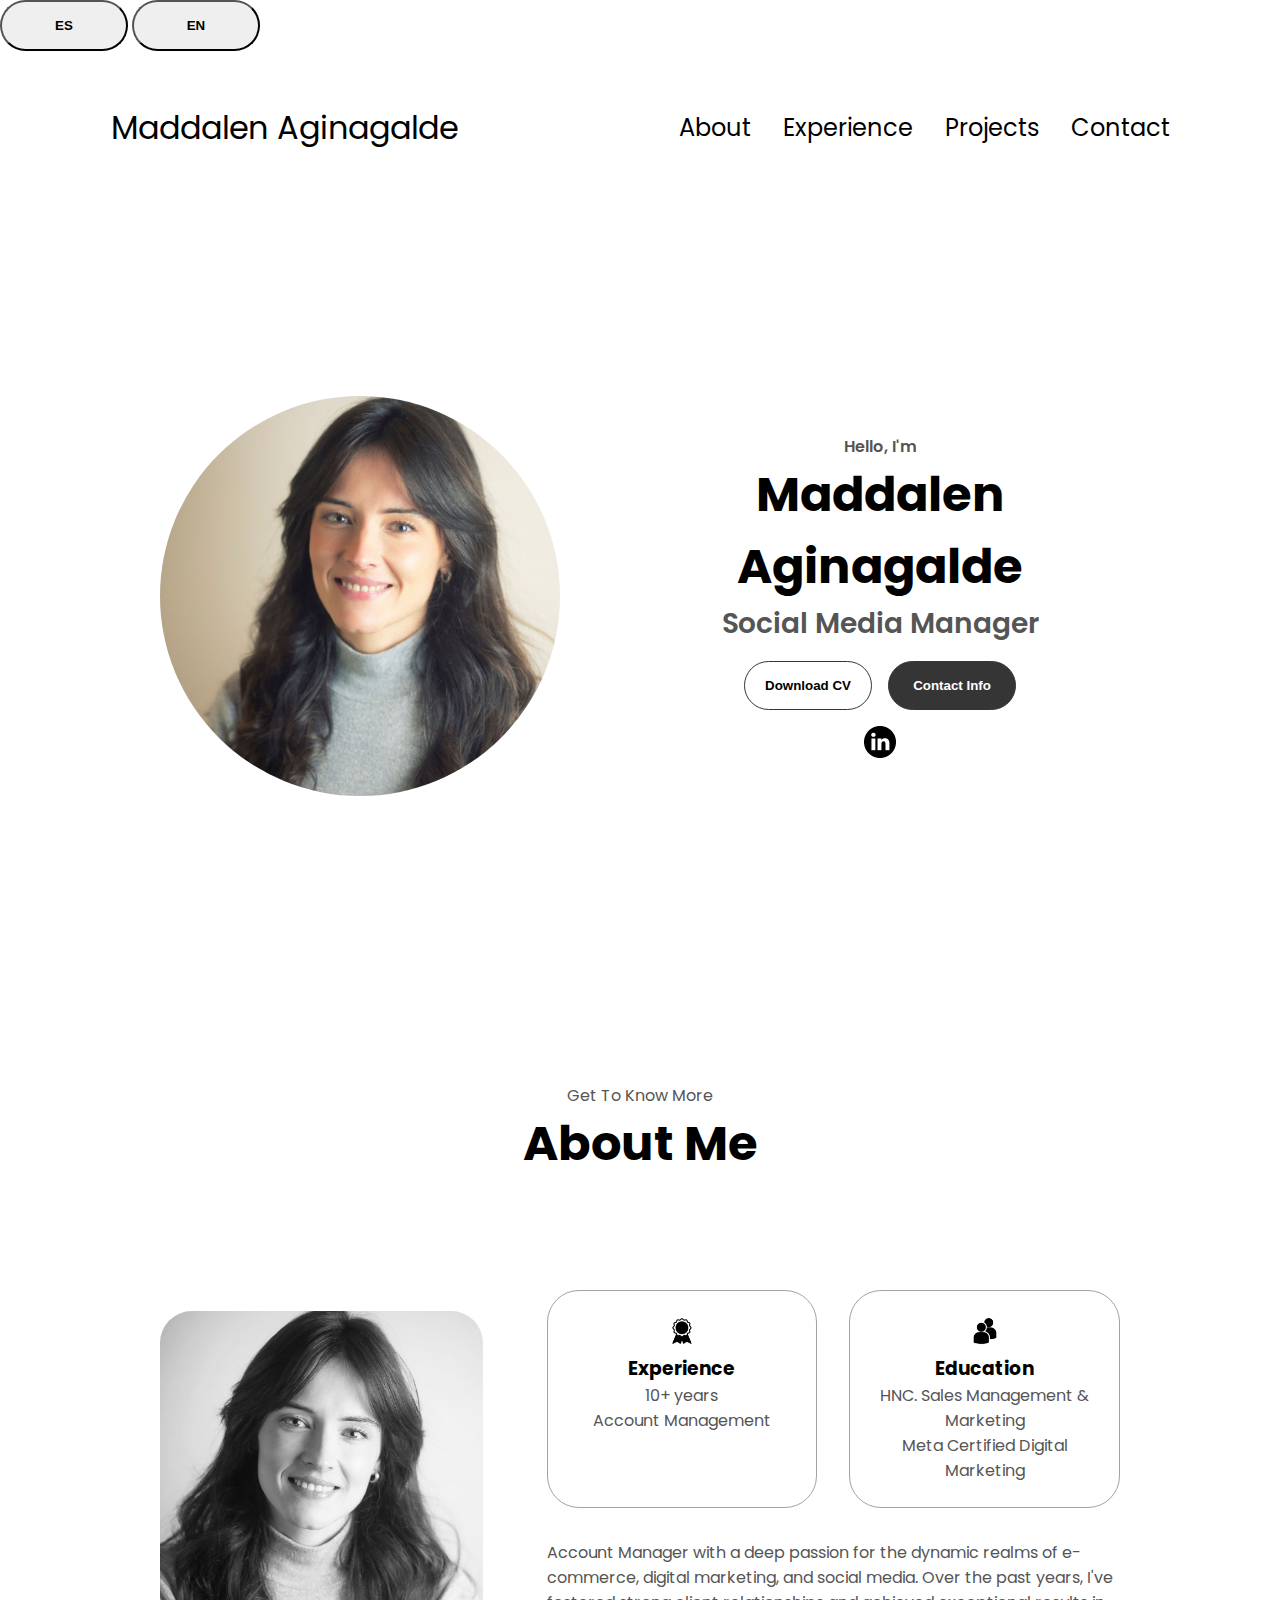
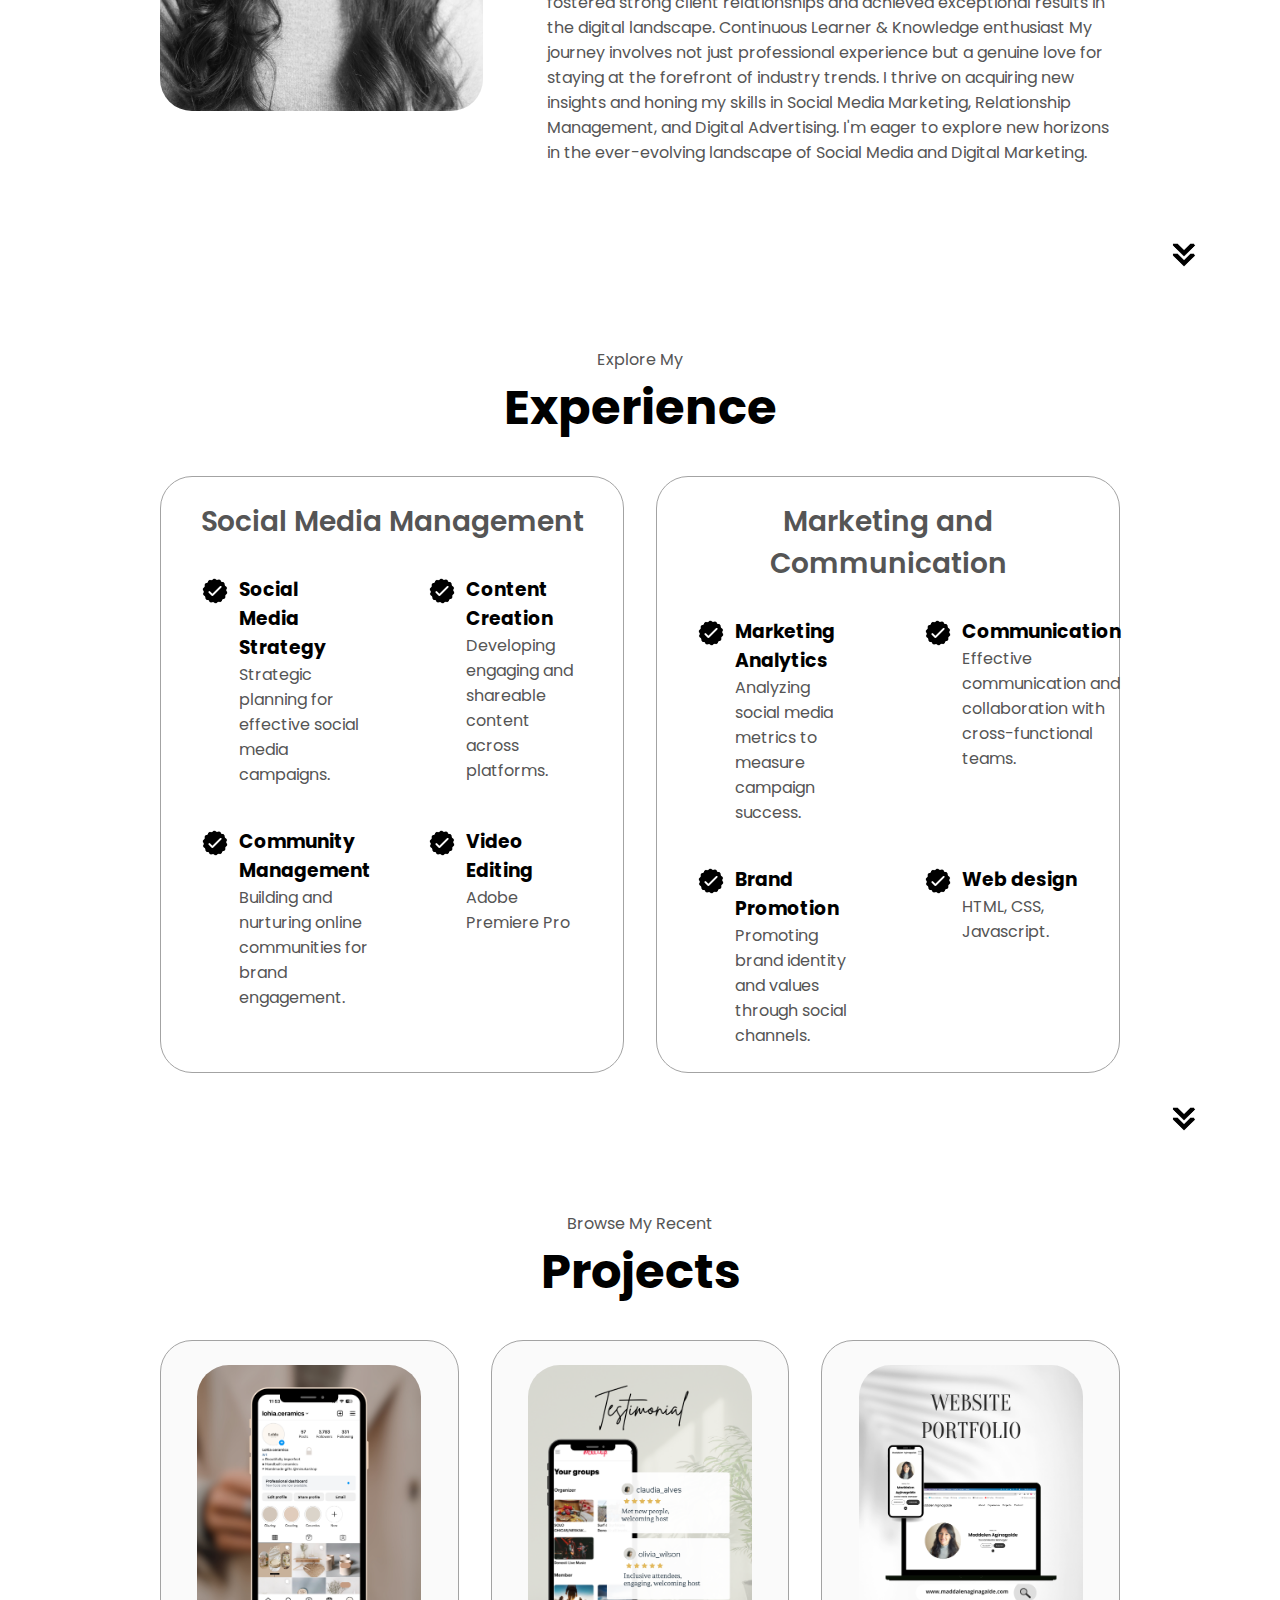
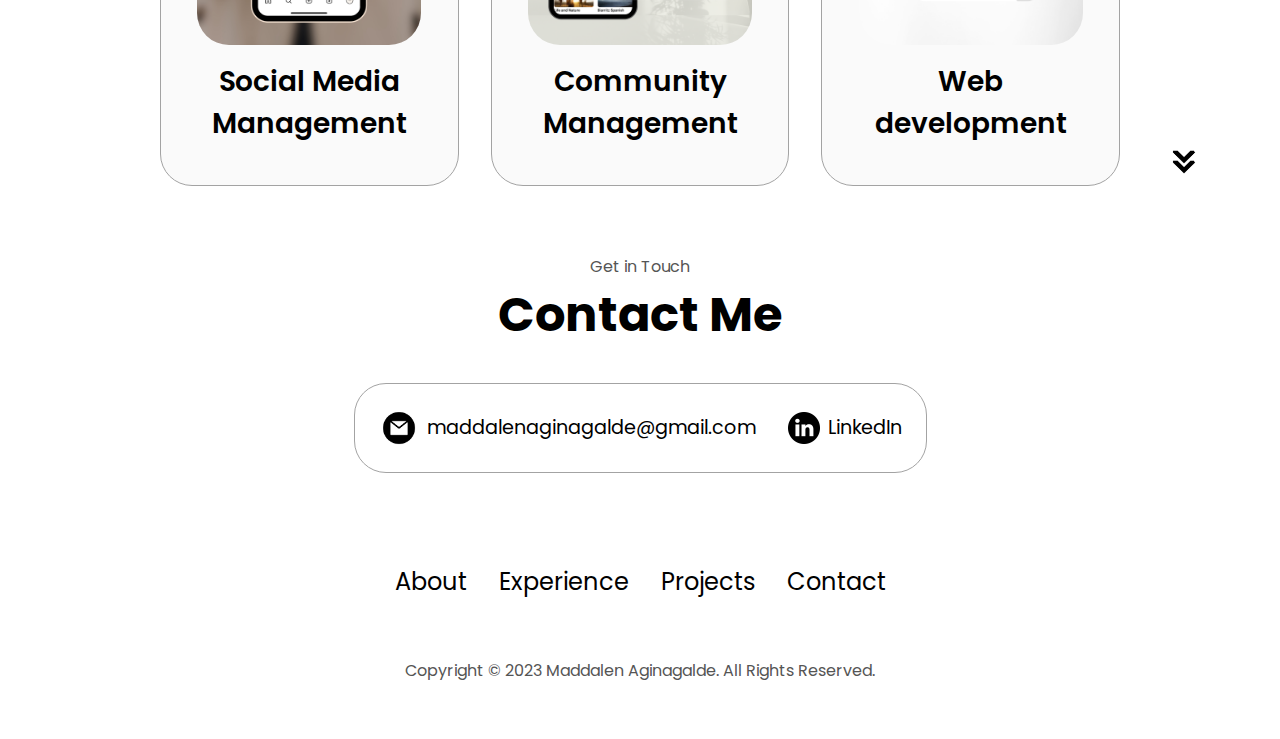
==== index.html @ 4bee4083 "Initial Commit" ====
<!DOCTYPE html>
<html lang="en">
  <head>
    <meta charset="UTF-8" />
    <meta http-equiv="X-UA-Compatible" content="IE=edge" />
    <meta name="viewport" content="width=device-width, initial-scale=1.0" />
    <title>My Portfolio</title>
    <link rel="stylesheet" href="style.css" />
    <link rel="stylesheet" href="mediaqueries.css" />
    <link rel="stylesheet" href="https://cdn.jsdelivr.net/npm/bootstrap@5.1.3/dist/css/bootstrap.min.css" integrity="sha384-KJ3o2DKtIkvYIK3UENzmM7KCkRr/rE9/Qpg6aAZGJwFDMVNA/GpGFF93hXpG5KkN" crossorigin="anonymous">
    <script>
      function cambiarIdioma(idioma) {
        if (idioma === 'es') {
          window.location.href = 'index-es.html';
        } else {
          window.location.href = 'index.html';
        }
      }
    </script>

  </head>
  <body>
    <!-- botones idioma -->
  <div class="container mt-3">
      <div class="float-end">
        <button type="button" class="btn btn-primary btn-sm" onclick="cambiarIdioma('es')">ES</button>
        <button type="button" class="btn btn-primary btn-sm" onclick="cambiarIdioma('en')">EN</button>
      </div>
    </div>
    <nav id="desktop-nav">
      <div class="logo">Maddalen Aginagalde</div>
      <div>
        <ul class="nav-links">
          <li><a href="#about">About</a></li>
          <li><a href="#experience">Experience</a></li>
          <li><a href="#projects">Projects</a></li>
          <li><a href="#contact">Contact</a></li>
        </ul>
      </div>
    </nav>
    <nav id="hamburger-nav">
      <div class="logo">Maddalen Aginagalde</div>
      <div class="hamburger-menu">
        <div class="hamburger-icon" onclick="toggleMenu()">
          <span></span>
          <span></span>
          <span></span>
        </div>
        <div class="menu-links">
          <li><a href="#about" onclick="toggleMenu()">About</a></li>
          <li><a href="#experience" onclick="toggleMenu()">Experience</a></li>
          <li><a href="#projects" onclick="toggleMenu()">Projects</a></li>
          <li><a href="#contact" onclick="toggleMenu()">Contact</a></li>
        </div>
      </div>
    </nav>
    <section id="profile">
      <div class="section__pic-container">
        <img src="./assets/Imagen Foto de Perfil Redes Sociales Profile Original Azul.jpg" alt="Maddalen Aginagalde profile picture" id="foto-perfil-redonda" />
      </div>
      <div class="section__text">
        <p class="section__text__p1">Hello, I'm</p>
        <h1 class="title">Maddalen Aginagalde</h1>
        <p class="section__text__p2">Social Media Manager</p>
        <div class="btn-container">
          <button
            class="btn btn-color-2"
            onclick="window.open('./assets/cv_maginagalde_en.pdf')"
          >
            Download CV
          </button>
          <button 
          class="btn btn-color-1" 
          onclick="location.href='./#contact'">
            Contact Info
          </button>
        </div>
        <div id="socials-container">
          <img
            src="./assets/linkedin.png"
            alt="My LinkedIn profile"
            class="icon"
            onclick="window.open('https://www.linkedin.com/in/maddalen-aginagalde/', '_blank')"

          />

          <!-- Deleting Github for now 
          <img
            src="./assets/github.png"
            alt="My Github profile"
            class="icon"
            onclick="location.href='https://github.com/'"
          /> -->
        </div>
      </div>
    </section>
    <section id="about">
      <p class="section__text__p1">Get To Know More</p>
      <h1 class="title">About Me</h1>
      <div class="section-container">
        <div class="section__pic-container">
          <img
            src="./assets/foto-perfil-bw.jpg"
            alt="Profile picture"
            class="about-pic"
          />
        </div>
        <div class="about-details-container">
          <div class="about-containers">
            <div class="details-container">
              <img
                src="./assets/experience.png"
                alt="Experience icon"
                class="icon"
              />
              <h3>Experience</h3>
              <p>10+ years <br />Account Management</p>
            </div>
            <div class="details-container">
              <img
                src="./assets/education.png"
                alt="Education icon"
                class="icon"
              />
              <h3>Education</h3>
              <p>HNC. Sales Management & Marketing <br />Meta Certified Digital Marketing </p>
            </div>
          </div>
          <div class="text-container">
            <p>
              Account Manager with a deep passion for the dynamic realms of e-commerce, digital marketing, and social media. Over the past years, I've fostered strong client relationships and achieved exceptional results in the digital landscape.
              Continuous Learner & Knowledge enthusiast
              
              My journey involves not just professional experience but a genuine love for staying at the forefront of industry trends. I thrive on acquiring new insights and honing my skills in Social Media Marketing, Relationship Management, and Digital Advertising.
              
              I'm eager to explore new horizons in the ever-evolving landscape of Social Media and Digital Marketing.
            </p>
          </div>
        </div>
      </div>
      <img
        src="./assets/arrow.png"
        alt="Arrow icon"
        class="icon arrow"
        onclick="location.href='./#experience'"
      />
    </section>
    <section id="experience">
      <p class="section__text__p1">Explore My</p>
      <h1 class="title">Experience</h1>
      <div class="experience-details-container">
        <div class="about-containers">
          <div class="details-container">
            <h2 class="experience-sub-title">Social Media Management</h2>
            <div class="article-container">
              <article>
                <img
                  src="./assets/checkmark.png"
                  alt="Experience icon"
                  class="icon"
                />
                <div>
                  <h3>Social Media Strategy</h3>
                  <p>Strategic planning for effective social media campaigns.</p>
                </div>
              </article>
              <article>
                <img
                  src="./assets/checkmark.png"
                  alt="Experience icon"
                  class="icon"
                />
                <div>
                  <h3>Content Creation</h3>
                  <p>Developing engaging and shareable content across platforms.</p>
                </div>
              </article>
              <article>
                <img
                  src="./assets/checkmark.png"
                  alt="Experience icon"
                  class="icon"
                />
                <div>
                  <h3>Community Management</h3>
                  <p>Building and nurturing online communities for brand engagement.</p>
                </div>
              
              </article>
               
              <article>
                
                <img
                  src="./assets/checkmark.png"
                  alt="Experience icon"
                  class="icon"
                />
                <div>
                  <h3>Video Editing </h3>
                  <p>Adobe Premiere Pro</p>
                </div>
              </article>
              <!-- borramos 
              <article>
                <img
                  src="./assets/checkmark.png"
                  alt="Experience icon"
                  class="icon"
                />
                <div>
                  <h3>TypeScript</h3>
                  <p>Basic</p>
                </div>
              </article>
              <article>
                <img
                  src="./assets/checkmark.png"
                  alt="Experience icon"
                  class="icon"
                />
                <div>
                  <h3>Material UI</h3>
                  <p>Intermediate</p>
                </div> 
              </article>
              -->
            </div>
          </div>
          <div class="details-container">
            <h2 class="experience-sub-title">Marketing and Communication</h2>
            <div class="article-container">
              <article>
                <img
                  src="./assets/checkmark.png"
                  alt="Experience icon"
                  class="icon"
                />
                <div>
                  <h3>Marketing Analytics</h3>
                  <p>Analyzing social media metrics to measure campaign success.</p>
                </div>
              </article>
              <article>
                <img
                  src="./assets/checkmark.png"
                  alt="Experience icon"
                  class="icon"
                />
                <div>
                  <h3>Communication</h3>
                  <p>Effective communication and collaboration with cross-functional teams.</p>
                </div>
              </article>
              <article>
                <img
                  src="./assets/checkmark.png"
                  alt="Experience icon"
                  class="icon"
                />
                <div>
                  <h3>Brand Promotion</h3>
                  <p>Promoting brand identity and values through social channels.</p>
                </div>
              </article>
              <article>
                <img
                  src="./assets/checkmark.png"
                  alt="Experience icon"
                  class="icon"
                />
                <div>
                  <h3>Web design</h3>
                  <p>HTML, CSS, Javascript.</p>
                </div>
              </article>
              <!-- borramo esto 
              <article>
                
                <img
                  src="./assets/checkmark.png"
                  alt="Experience icon"
                  class="icon"
                />
                <div>
                  <h3>Git</h3>
                  <p>Intermediate</p>
                </div> 
              </article>
              -->
            </div>
          </div>
        </div>
      </div>
      <img
        src="./assets/arrow.png"
        alt="Arrow icon"
        class="icon arrow"
        onclick="location.href='./#projects'"
      />
    </section>
    <section id="projects">
      <p class="section__text__p1">Browse My Recent</p>
      <h1 class="title">Projects</h1>
      <div class="experience-details-container">
        <div class="about-containers">
          <div class="details-container color-container">
            <div class="article-container">
              <img
                src="./assets/1.png"
                alt="Project 1"
                class="project-img"
              />
            </div>
            <h2 class="experience-sub-title project-title">Social Media Management</h2>
            <!-- Borrar esto 
            <div class="btn-container">
              <button
                class="btn btn-color-2 project-btn"
                onclick="location.href='https://github.com/'"
              >
                Github
              </button>
              <button
                class="btn btn-color-2 project-btn"
                onclick="location.href='https://github.com/'"
              >
                Live Demo
              </button>
            </div> 
            -->
          </div>
          <div class="details-container color-container">
            <div class="article-container">
              <img
                src="./assets/proyecto-testimonials.png"
                alt="Project 2"
                class="project-img"
              />
            </div>
            <h2 class="experience-sub-title project-title">Community Management</h2>
             <!-- borramos 
            <div class="btn-container">
             
              <button
                class="btn btn-color-2 project-btn"
                onclick="location.href='https://github.com/'"
              >
                Github
              </button>
              <button
                class="btn btn-color-2 project-btn"
                onclick="location.href='https://github.com/'"
              >
                Live Demo
              </button>
             
            </div>
             -->
          </div>
          <div class="details-container color-container">
            <div class="article-container">
              <img
                src="./assets/proyecto-portfolio.png"
                alt="Project 3"
                class="project-img"
              />
            </div>
            <h2 class="experience-sub-title project-title">Web development</h2>
            <!-- borramos 
            <div class="btn-container">
              <button
                class="btn btn-color-2 project-btn"
                onclick="location.href='https://github.com/'"
              >
                Github
              </button>
              <button
                class="btn btn-color-2 project-btn"
                onclick="location.href='https://github.com/'"
              >
                Live Demo
              </button>
            </div>
            -->
          </div>
        </div>
      </div>
      <img
        src="./assets/arrow.png"
        alt="Arrow icon"
        class="icon arrow"
        onclick="location.href='./#contact'"
      />
    </section>
    <section id="contact">
      <p class="section__text__p1">Get in Touch</p>
      <h1 class="title">Contact Me</h1>
      <div class="contact-info-upper-container">
        <div class="contact-info-container">
          <img
            src="./assets/email.png"
            alt="Email icon"
            class="icon contact-icon email-icon"
          />
          <p><a href="mailto:examplemail@gmail.com">maddalenaginagalde@gmail.com</a></p>
        </div>
        <div class="contact-info-container">
          <img
            src="./assets/linkedin.png"
            alt="LinkedIn icon"
            class="icon contact-icon"
          />
          <p><a href="https://www.linkedin.com/in/maddalen-aginagalde/" target="_blank">LinkedIn</a></p>
        </div>
      </div>
    </section>
    <footer>
      <nav>
        <div class="nav-links-container">
          <ul class="nav-links">
            <li><a href="#about">About</a></li>
            <li><a href="#experience">Experience</a></li>
            <li><a href="#projects">Projects</a></li>
            <li><a href="#contact">Contact</a></li>
          </ul>
        </div>
      </nav>
      <p>Copyright &#169; 2023 Maddalen Aginagalde. All Rights Reserved.</p>
    </footer>
    <script src="script.js"></script>
     <script src="https://cdn.jsdelivr.net/npm/bootstrap@5.1.3/dist/js/bootstrap.bundle.min.js" integrity="sha384-oL1u6Cgm1Z7Z3DSctLF6OpCFRNcDPj6EXCp3b2nTzIq0vJ7t6qz2Pe4eS1L8aPT" crossorigin="anonymous"></script>
  </body>
</html>
---- style.css ----
/* GENERAL */

@import url("https://fonts.googleapis.com/css2?family=Poppins:wght@300;400;500;600&display=swap");

* {
  margin: 0;
  padding: 0;
}

body {
  font-family: "Poppins", sans-serif;
}

html {
  scroll-behavior: smooth;
}

p {
  color: rgb(85, 85, 85);
}

/* TRANSITION */

a,
.btn {
  transition: all 300ms ease;
}

/* DESKTOP NAV */

nav,
.nav-links {
  display: flex;
}

nav {
  justify-content: space-around;
  align-items: center;
  height: 17vh;
}

.nav-links {
  gap: 2rem;
  list-style: none;
  font-size: 1.5rem;
}

a {
  color: black;
  text-decoration: none;
  text-decoration-color: white;
}

a:hover {
  color: grey;
  text-decoration: underline;
  text-underline-offset: 1rem;
  text-decoration-color: rgb(181, 181, 181);
}

.logo {
  font-size: 2rem;
}

.logo:hover {
  cursor: default;
}

/* HAMBURGER MENU */

#hamburger-nav {
  display: none;
}

.hamburger-menu {
  position: relative;
  display: inline-block;
}

.hamburger-icon {
  display: flex;
  flex-direction: column;
  justify-content: space-between;
  height: 24px;
  width: 30px;
  cursor: pointer;
}

.hamburger-icon span {
  width: 100%;
  height: 2px;
  background-color: black;
  transition: all 0.3 ease-in-out;
}

.menu-links {
  position: absolute;
  top: 100%;
  right: 0;
  background-color: white;
  width: fit-content;
  max-height: 0;
  overflow: hidden;
  transition: all 0.3 ease-in-out;
}

.menu-links a {
  display: block;
  padding: 10px;
  text-align: center;
  font-size: 1.5rem;
  color: black;
  text-decoration: none;
  transition: all 0.3 ease-in-out;
}

.menu-links li {
  list-style: none;
}

.menu-links.open {
  max-height: 300px;
}

.hamburger-icon.open span:first-child {
  transform: rotate(45deg) translate(10px, 5px);
}

.hamburger-icon.open span:nth-child(2) {
  opacity: 0;
}

.hamburger-icon.open span:last-child {
  transform: rotate(-45deg) translate(10px, -5px);
}

.hamburger-icon span:first-child {
  transform: none;
}

.hamburger-icon span:first-child {
  opacity: 1;
}

.hamburger-icon span:first-child {
  transform: none;
}

/* SECTIONS */

section {
  padding-top: 4vh;
  height: 96vh;
  margin: 0 10rem;
  box-sizing: border-box;
  min-height: fit-content;
}

.section-container {
  display: flex;
}

/* PROFILE SECTION */

#profile {
  display: flex;
  justify-content: center;
  gap: 5rem;
  height: 80vh;
}

.section__pic-container {
  display: flex;
  height: 400px;
  width: 400px;
  margin: auto 0;
}

#foto-perfil-redonda {
  border-radius: 100%;
}

.section__text {
  align-self: center;
  text-align: center;
}

.section__text p {
  font-weight: 600;
}

.section__text__p1 {
  text-align: center;
}

.section__text__p2 {
  font-size: 1.75rem;
  margin-bottom: 1rem;
}

.title {
  font-size: 3rem;
  text-align: center;
}

#socials-container {
  display: flex;
  justify-content: center;
  margin-top: 1rem;
  gap: 1rem;
}

/* ICONS */

.icon {
  cursor: pointer;
  height: 2rem;
}

/* BUTTONS */

.btn-container {
  display: flex;
  justify-content: center;
  gap: 1rem;
}

.btn {
  font-weight: 600;
  transition: all 300ms ease;
  padding: 1rem;
  width: 8rem;
  border-radius: 2rem;
}

.btn-color-1,
.btn-color-2 {
  border: rgb(53, 53, 53) 0.1rem solid;
}

.btn-color-1:hover,
.btn-color-2:hover {
  cursor: pointer;
}

.btn-color-1,
.btn-color-2:hover {
  background: rgb(53, 53, 53);
  color: white;
}

.btn-color-1:hover {
  background: rgb(0, 0, 0);
}

.btn-color-2 {
  background: none;
}

.btn-color-2:hover {
  border: rgb(255, 255, 255) 0.1rem solid;
}

.btn-container {
  gap: 1rem;
}

/* ABOUT SECTION */

#about {
  position: relative;
}

.about-containers {
  gap: 2rem;
  margin-bottom: 2rem;
  margin-top: 2rem;
}

.about-details-container {
  justify-content: center;
  flex-direction: column;
}

.about-containers,
.about-details-container {
  display: flex;
}

.about-pic {
  border-radius: 2rem;
}

.arrow {
  position: absolute;
  right: -5rem;
  bottom: 2.5rem;
}

.details-container {
  padding: 1.5rem;
  flex: 1;
  background: white;
  border-radius: 2rem;
  border: rgb(53, 53, 53) 0.1rem solid;
  border-color: rgb(163, 163, 163);
  text-align: center;
}

.section-container {
  gap: 4rem;
  height: 80%;
}

.section__pic-container {
  height: 400px;
  width: 400px;
  margin: auto 0;
}

/* EXPERIENCE SECTION */

#experience {
  position: relative;
}

.experience-sub-title {
  color: rgb(85, 85, 85);
  font-weight: 600;
  font-size: 1.75rem;
  margin-bottom: 2rem;
}

.experience-details-container {
  display: flex;
  justify-content: center;
  flex-direction: column;
}

.article-container {
  display: flex;
  text-align: initial;
  flex-wrap: wrap;
  flex-direction: row;
  gap: 2.5rem;
  justify-content: space-around;
}

article {
  display: flex;
  width: 10rem;
  justify-content: space-around;
  gap: 0.5rem;
}

article .icon {
  cursor: default;
}

/* PROJECTS SECTION */

#projects {
  position: relative;
}

.color-container {
  border-color: rgb(163, 163, 163);
  background: rgb(250, 250, 250);
}

.project-img {
  border-radius: 2rem;
  width: 90%;
  height: 90%;
}

.project-title {
  margin: 1rem;
  color: black;
}

.project-btn {
  color: black;
  border-color: rgb(163, 163, 163);
}

/* CONTACT */

#contact {
  display: flex;
  justify-content: center;
  flex-direction: column;
  height: 70vh;
}

.contact-info-upper-container {
  display: flex;
  justify-content: center;
  border-radius: 2rem;
  border: rgb(53, 53, 53) 0.1rem solid;
  border-color: rgb(163, 163, 163);
  background: (250, 250, 250);
  margin: 2rem auto;
  padding: 0.5rem;
}

.contact-info-container {
  display: flex;
  align-items: center;
  justify-content: center;
  gap: 0.5rem;
  margin: 1rem;
}

.contact-info-container p {
  font-size: larger;
}

.contact-icon {
  cursor: default;
}

.email-icon {
  height: 2.5rem;
}

/* FOOTER SECTION */

footer {
  height: 26vh;
  margin: 0 1rem;
}

footer p {
  text-align: center;
}
---- mediaqueries.css ----
@media screen and (max-width: 1400px) {
  #profile {
    height: 83vh;
    margin-bottom: 6rem;
  }
  .about-containers {
    flex-wrap: wrap;
  }
  #contact,
  #projects {
    height: fit-content;
  }
}

@media screen and (max-width: 1200px) {
  #desktop-nav {
    display: none;
  }
  #hamburger-nav {
    display: flex;
  }
  #experience,
  .experience-details-container {
    margin-top: 2rem;
  }
  #profile,
  .section-container {
    display: block;
  }
  .arrow {
    display: none;
  }
  section,
  .section-container {
    height: fit-content;
  }
  section {
    margin: 0 5%;
  }
  .section__pic-container {
    width: 275px;
    height: 275px;
    margin: 0 auto 2rem;
  }
  .about-containers {
    margin-top: 0;
  }
}

@media screen and (max-width: 600px) {
  #contact,
  footer {
    height: 40vh;
  }
  #profile {
    height: 83vh;
    margin-bottom: 0;
  }
  article {
    font-size: 1rem;
  }
  footer nav {
    height: fit-content;
    margin-bottom: 2rem;
  }
  .about-containers,
  .contact-info-upper-container,
  .btn-container {
    flex-wrap: wrap;
  }
  .contact-info-container {
    margin: 0;
  }
  .contact-info-container p,
  .nav-links li a {
    font-size: 1rem;
  }
  .experience-sub-title {
    font-size: 1.25rem;
  }
  .logo {
    font-size: 1.5rem;
  }
  .nav-links {
    flex-direction: column;
    gap: 0.5rem;
    text-align: center;
  }
  .section__pic-container {
    width: auto;
    height: 46vw;
    justify-content: center;
  }
  .section__text__p2 {
    font-size: 1.25rem;
  }
  .title {
    font-size: 2rem;
  }
  .text-container {
    text-align: justify;
  }
}
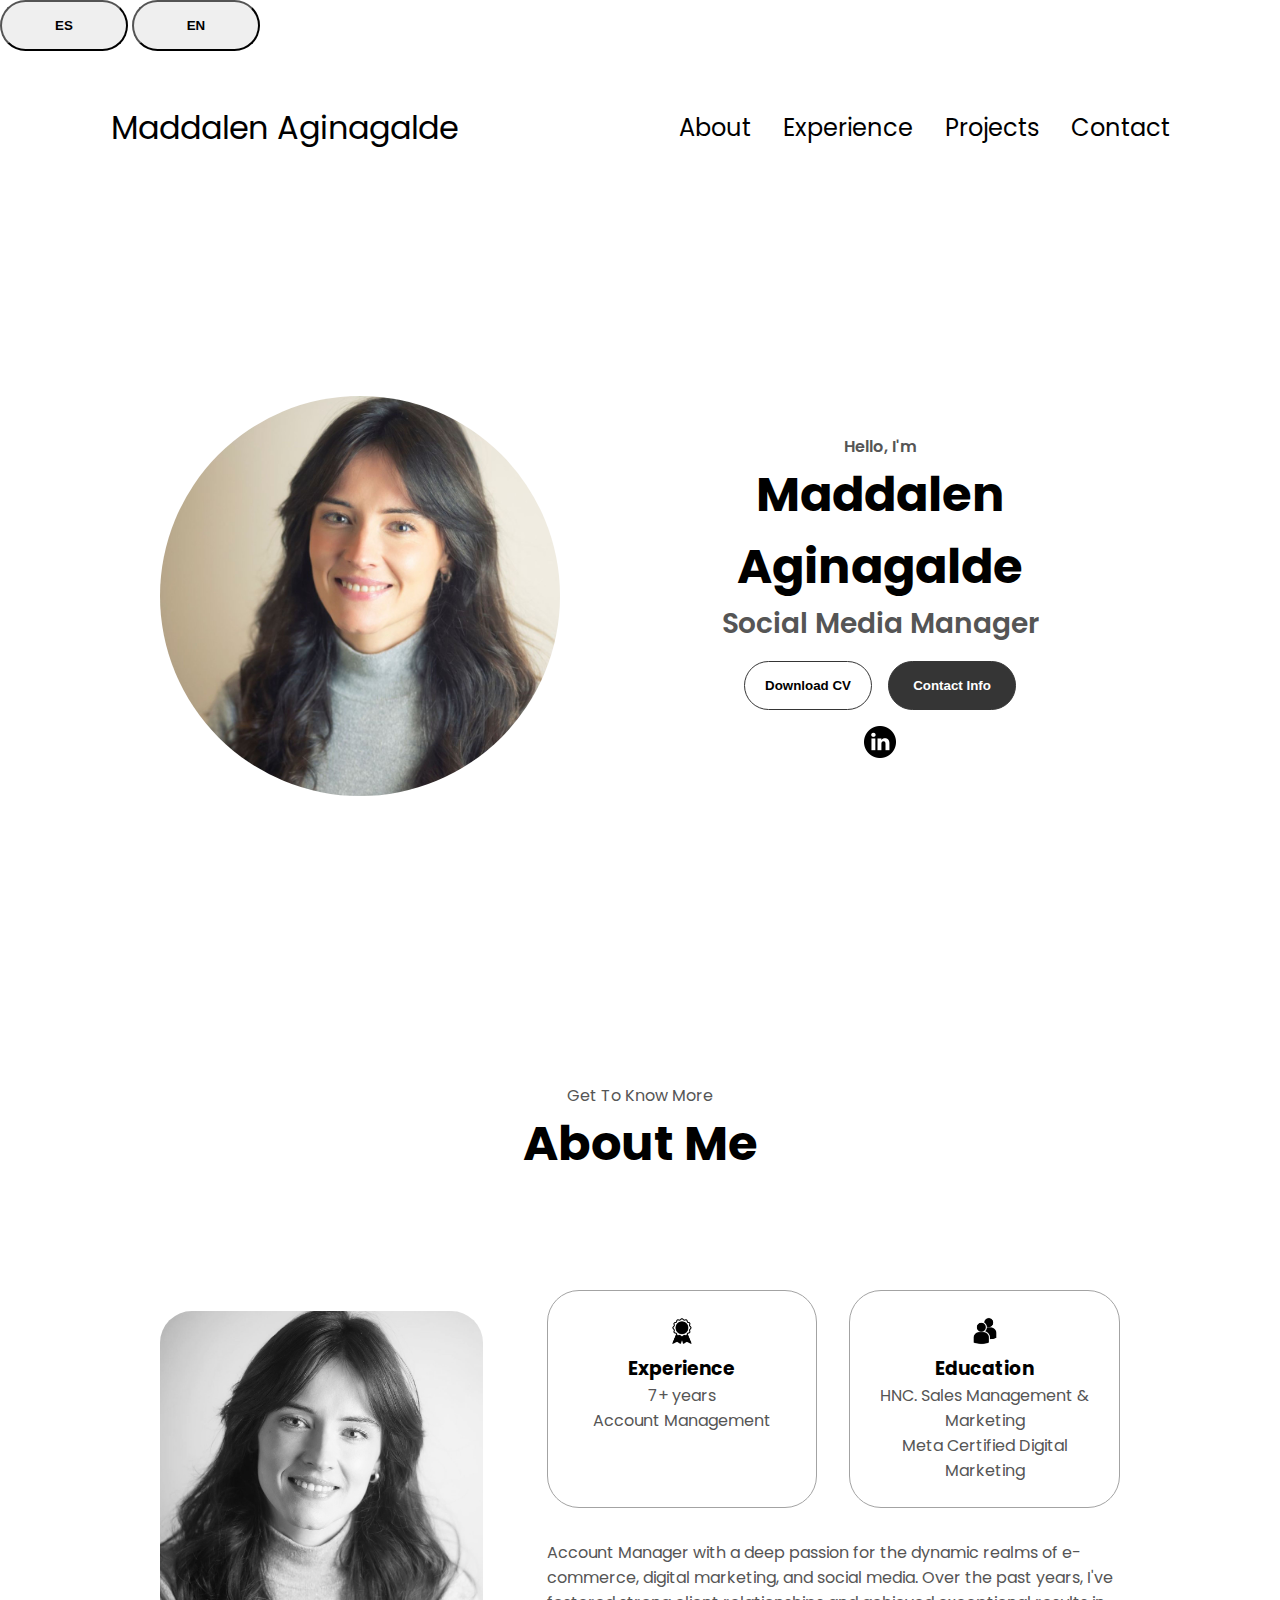
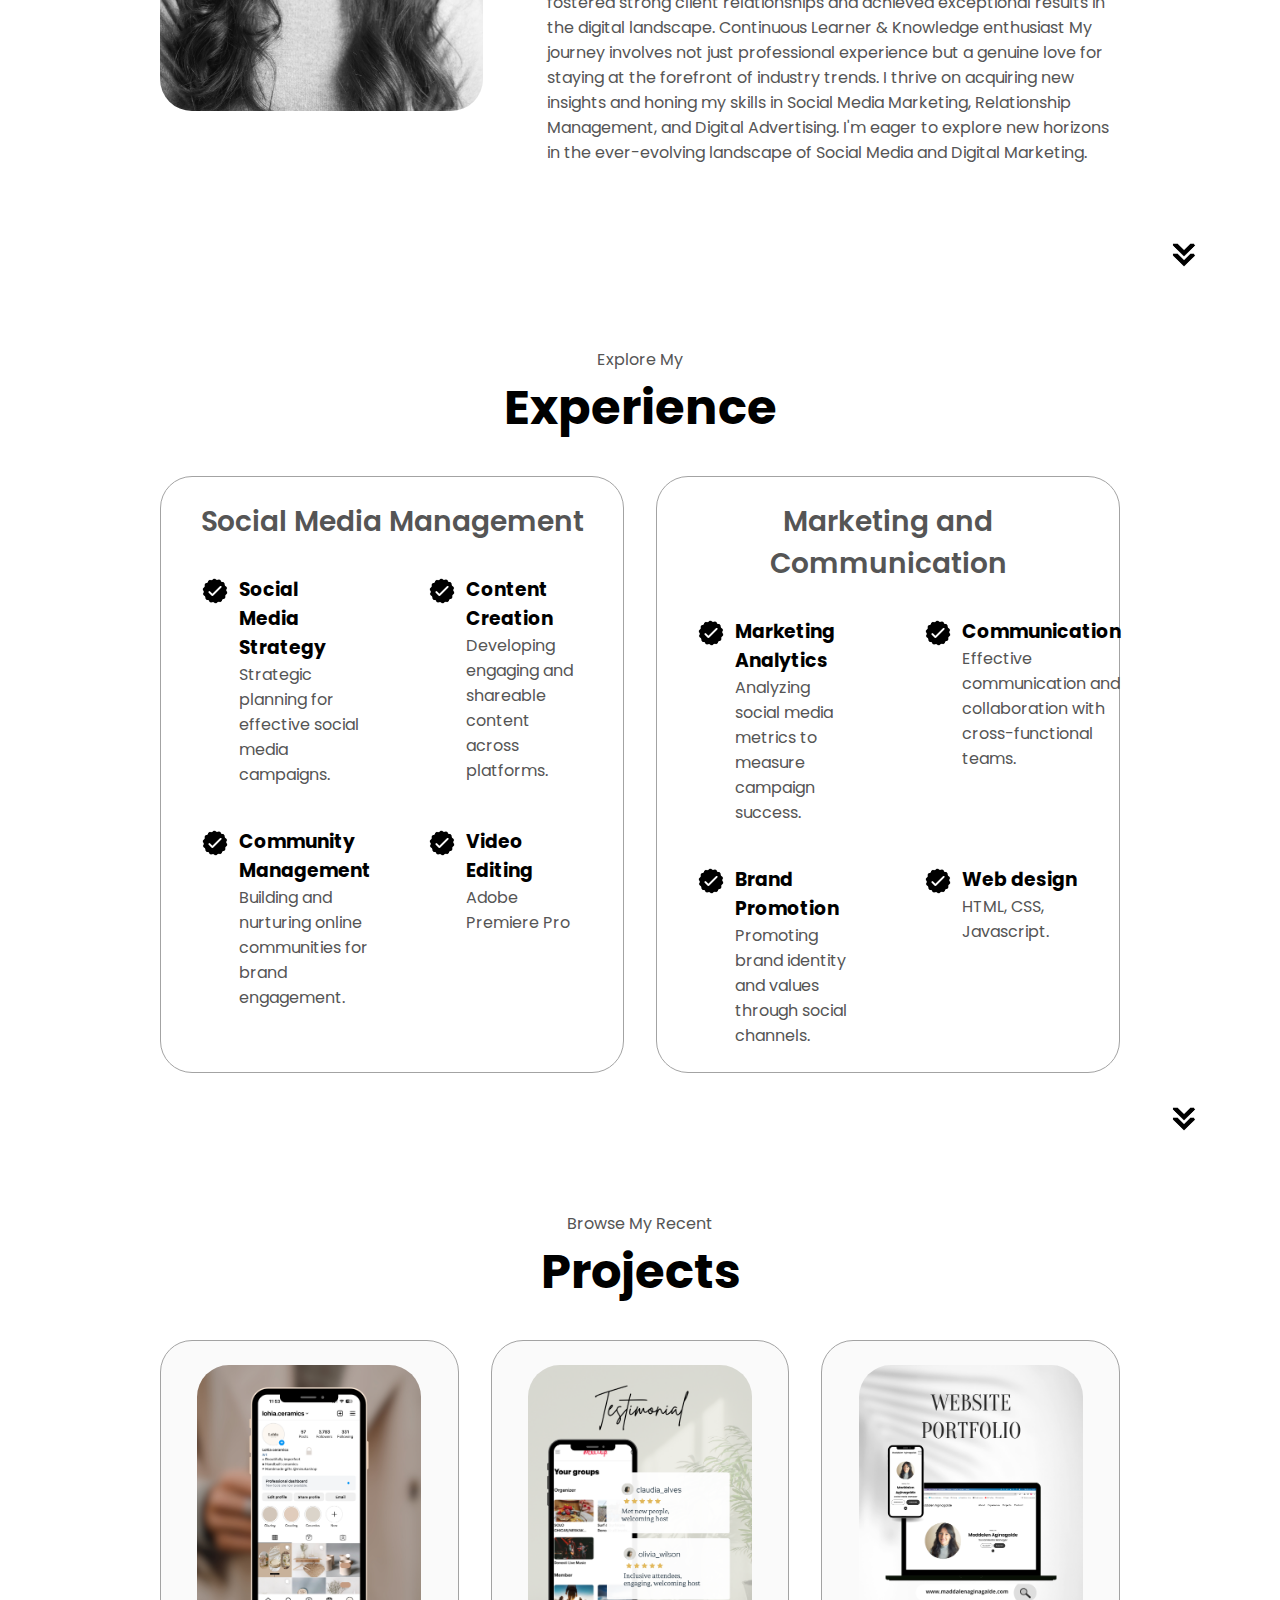
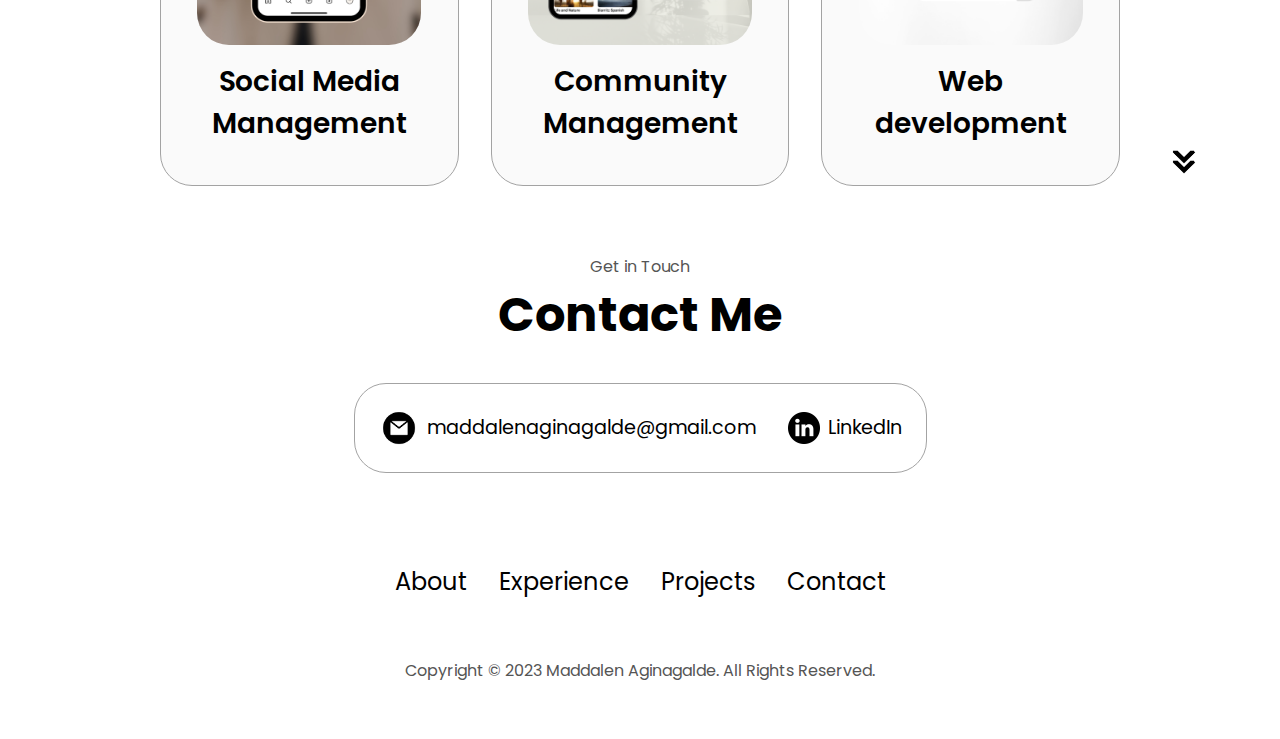
==== commit 7a3db231: "index.html" ====
--- a/index.html
+++ b/index.html
@@ -114,7 +114,7 @@
                 class="icon"
               />
               <h3>Experience</h3>
-              <p>10+ years <br />Account Management</p>
+              <p>7+ years <br />Account Management</p>
             </div>
             <div class="details-container">
               <img
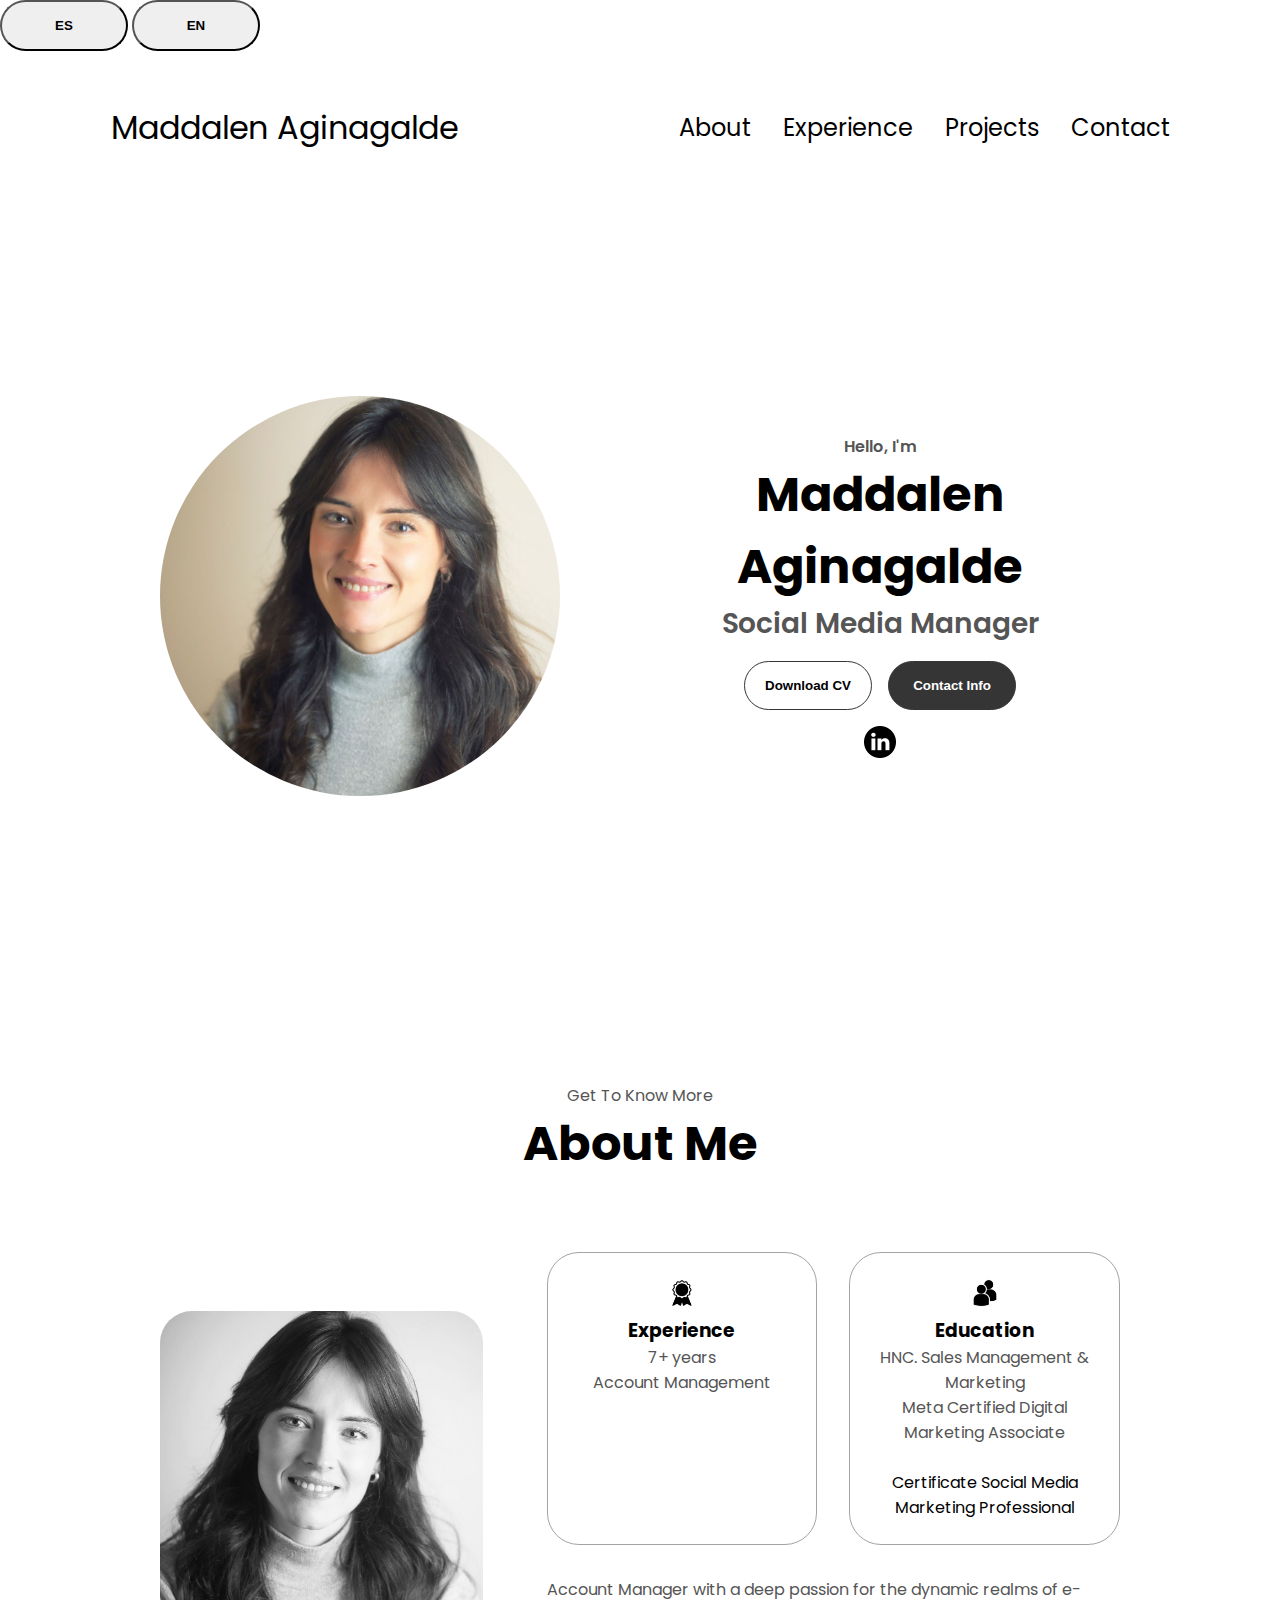
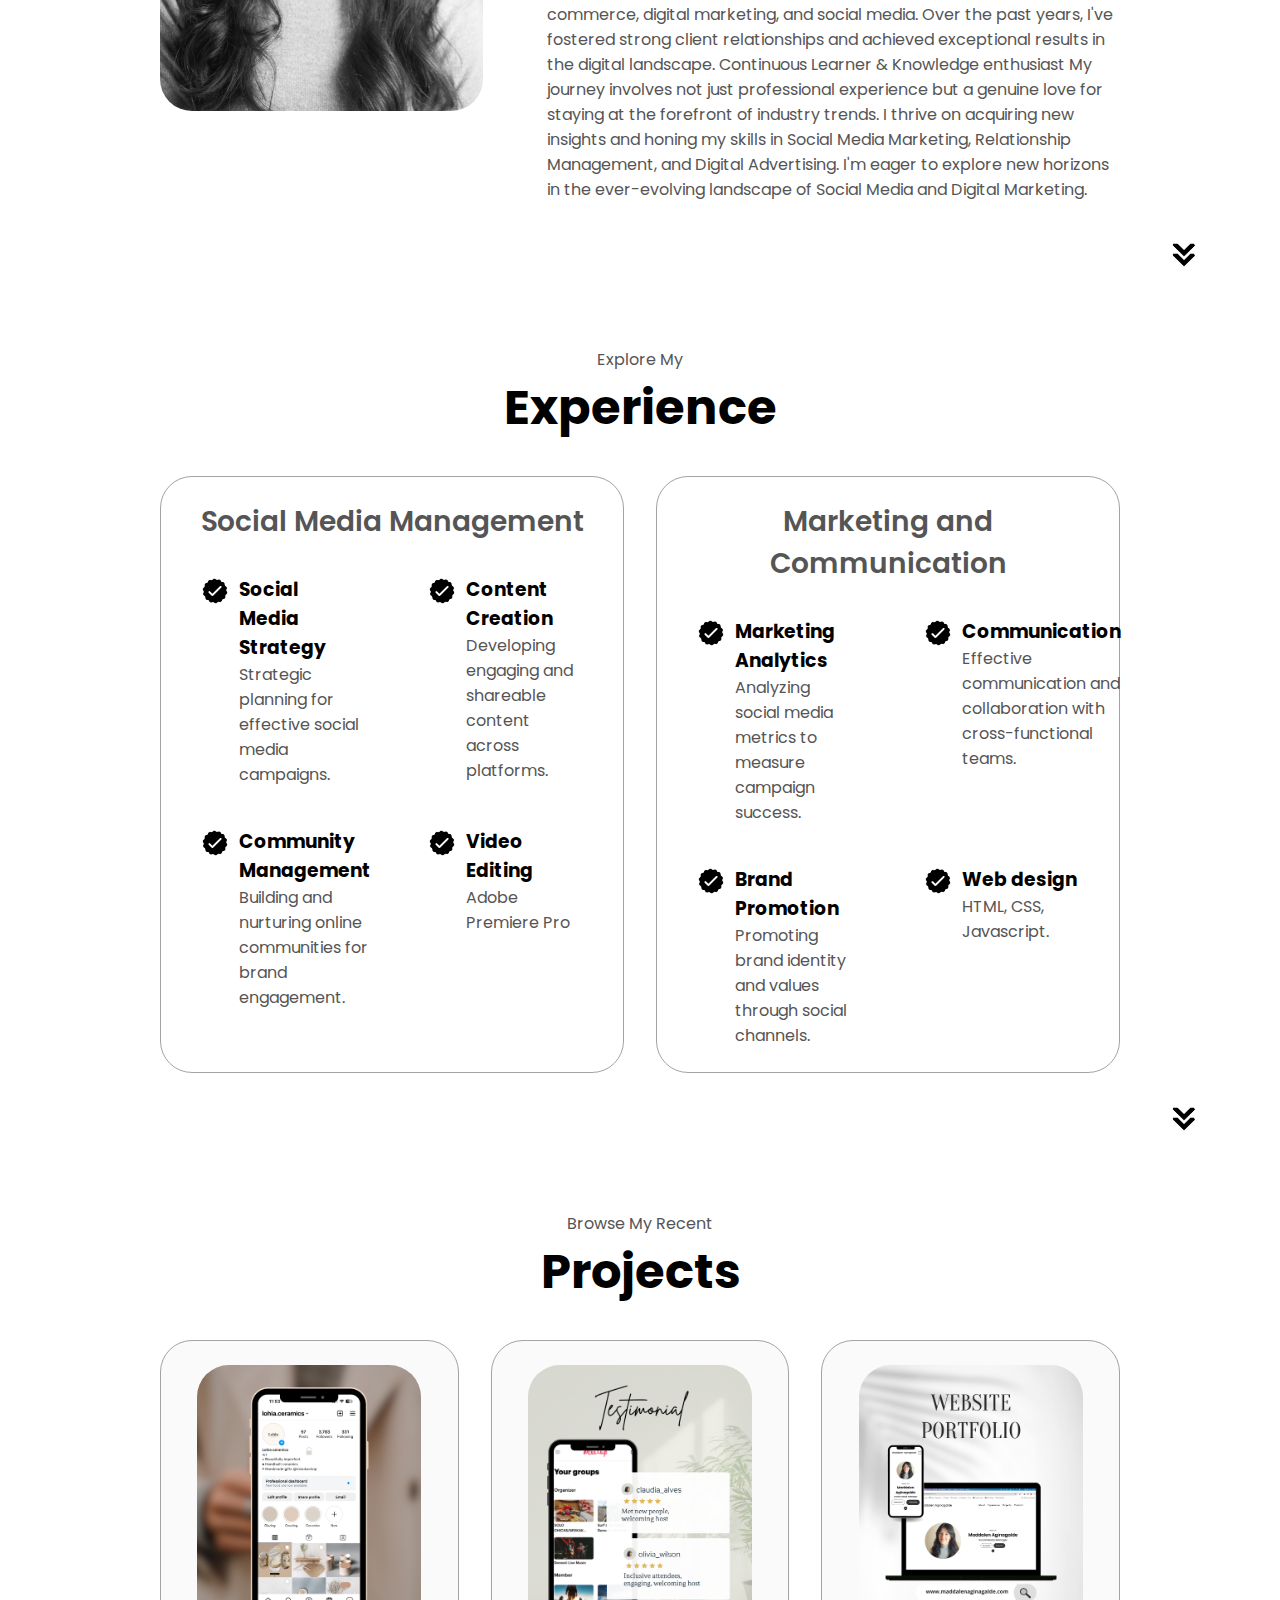
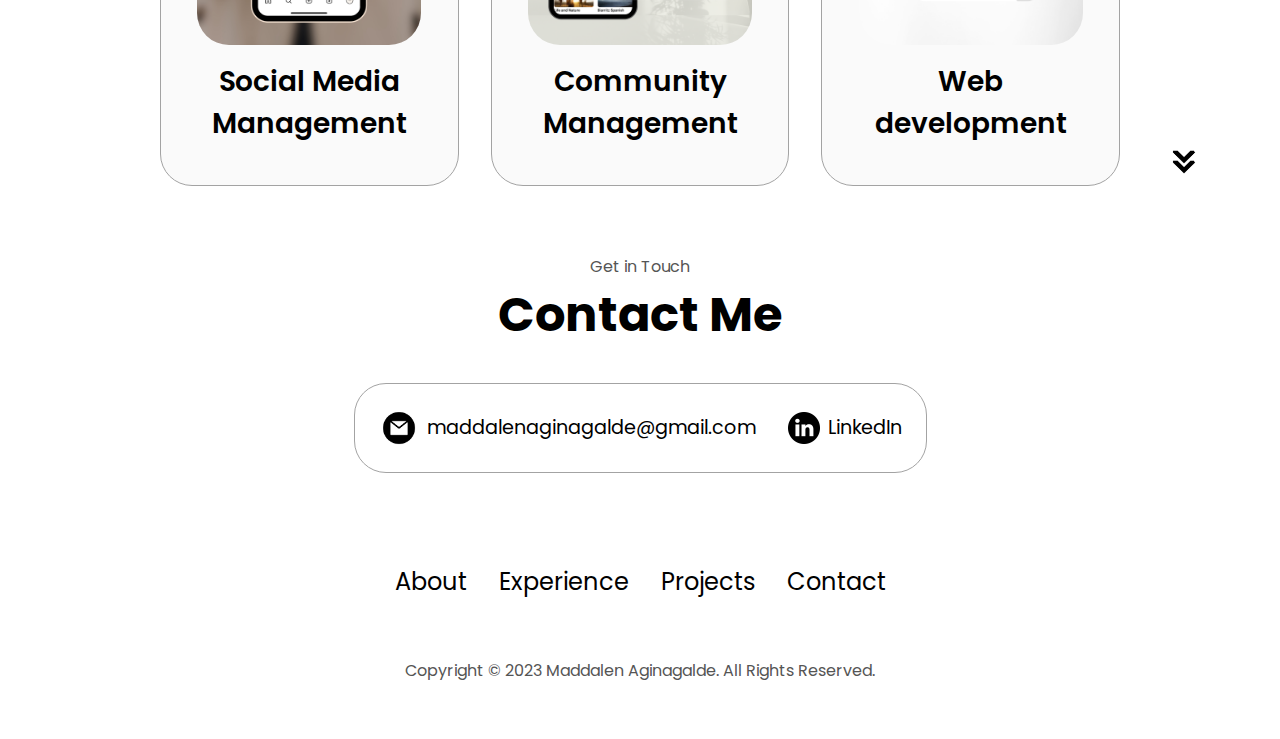
==== commit d1e87891: "index.html" ====
--- a/index.html
+++ b/index.html
@@ -123,7 +123,7 @@
                 class="icon"
               />
               <h3>Education</h3>
-              <p>HNC. Sales Management & Marketing <br />Meta Certified Digital Marketing </p>
+              <p>HNC. Sales Management & Marketing <br />Meta Certified Digital Marketing Associate </p><br /> Certificate Social Media Marketing Professional </p>
             </div>
           </div>
           <div class="text-container">
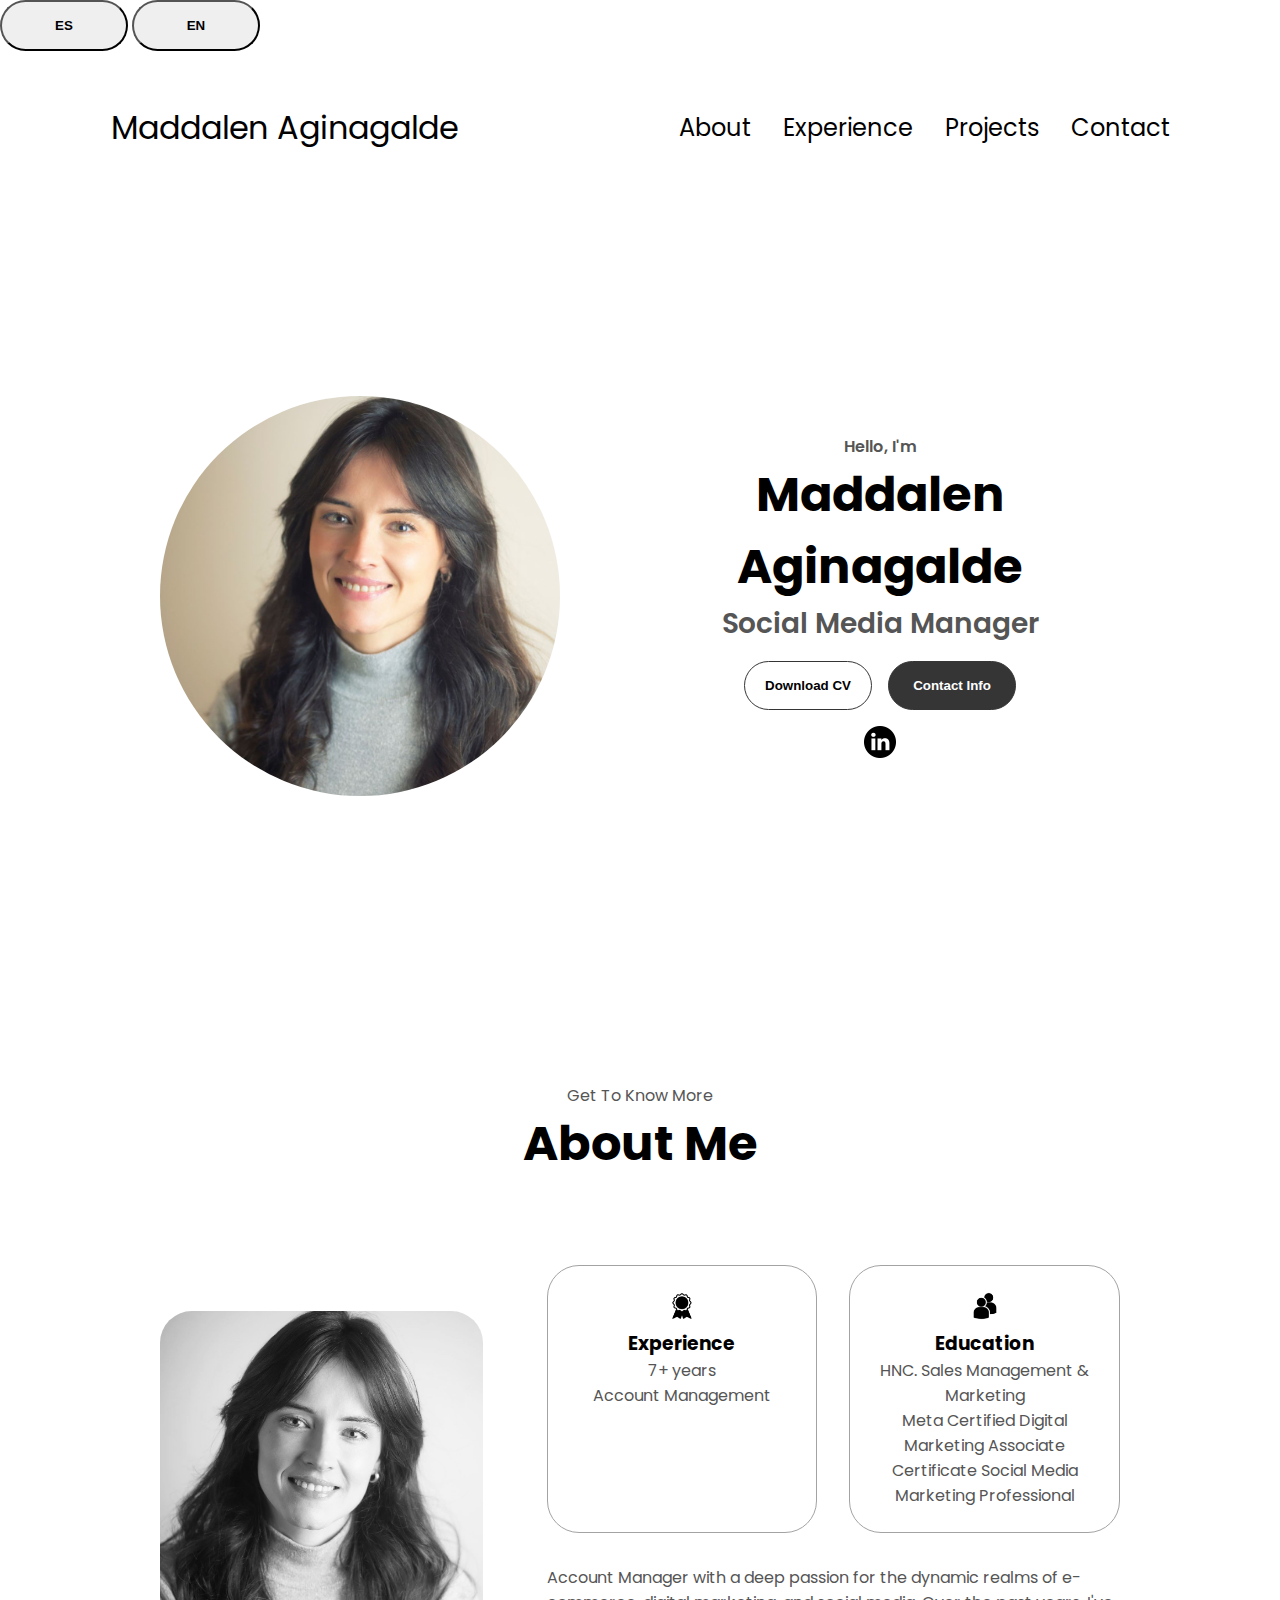
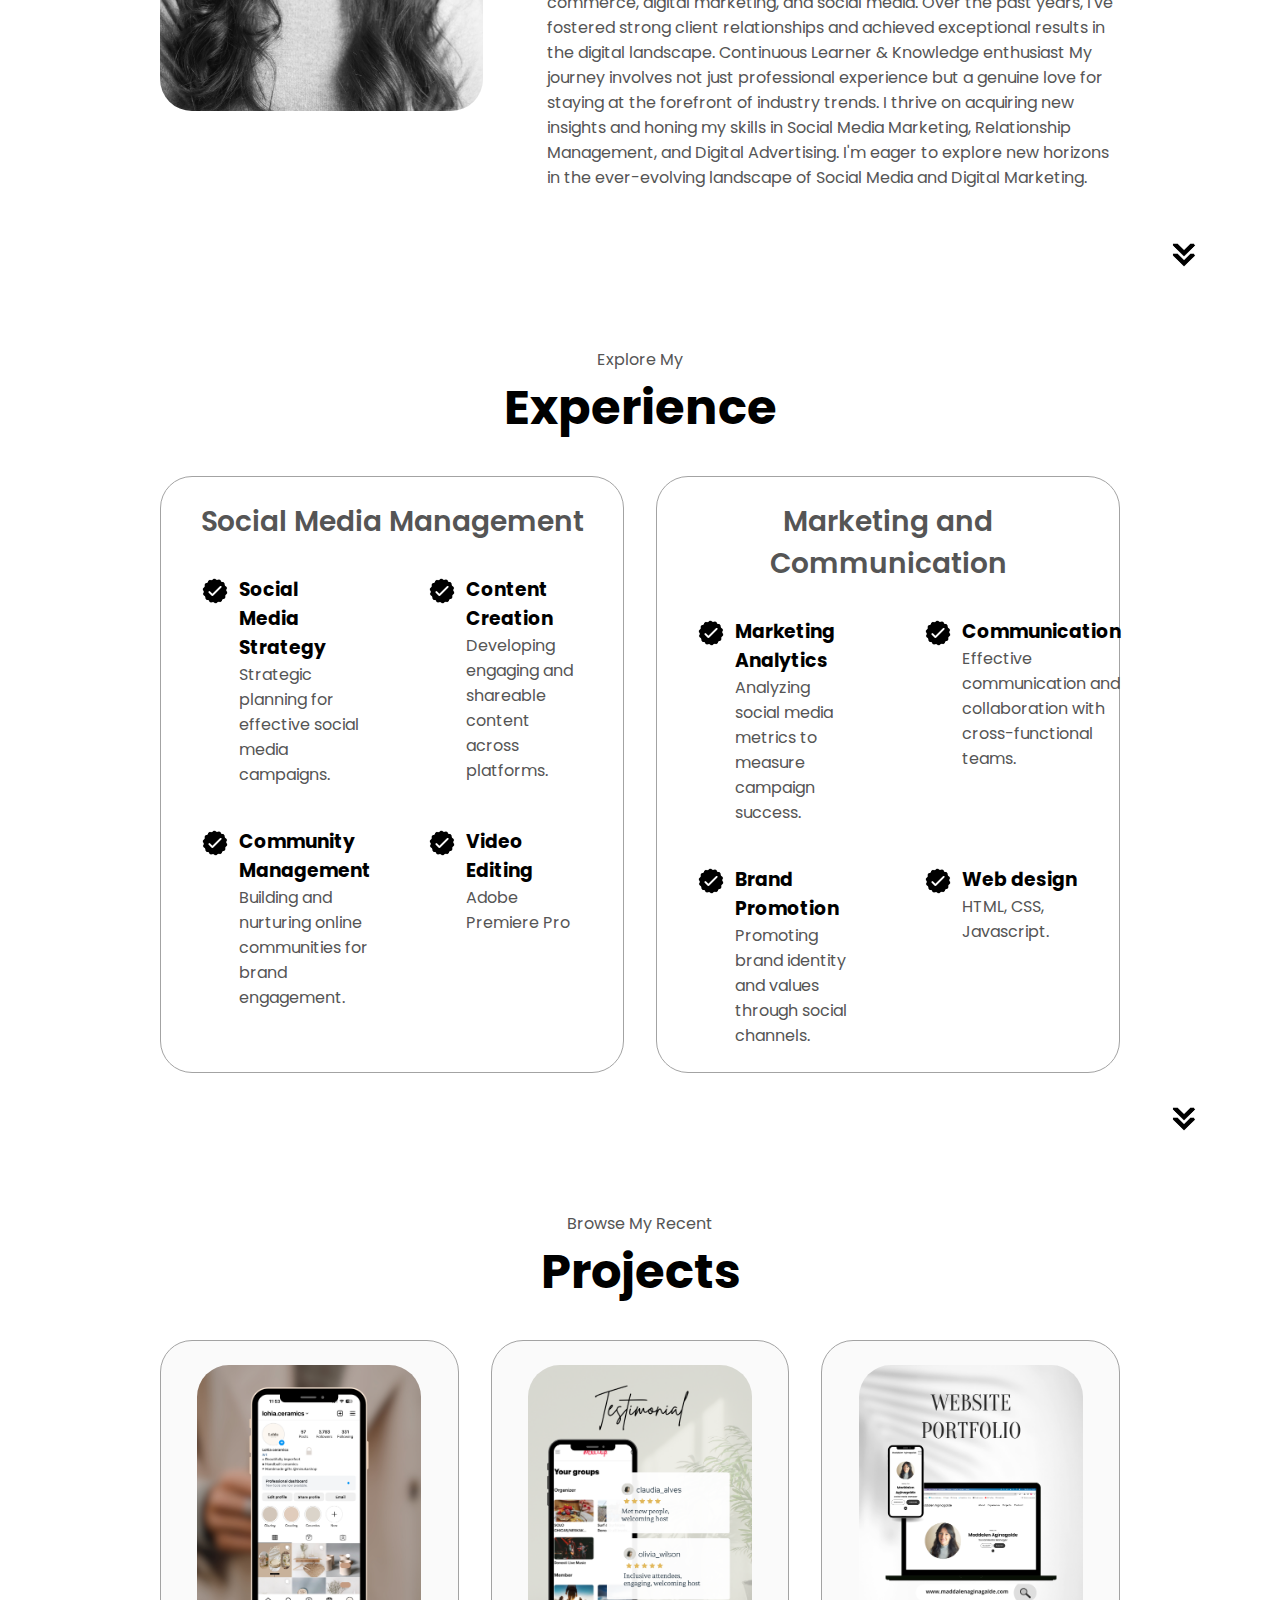
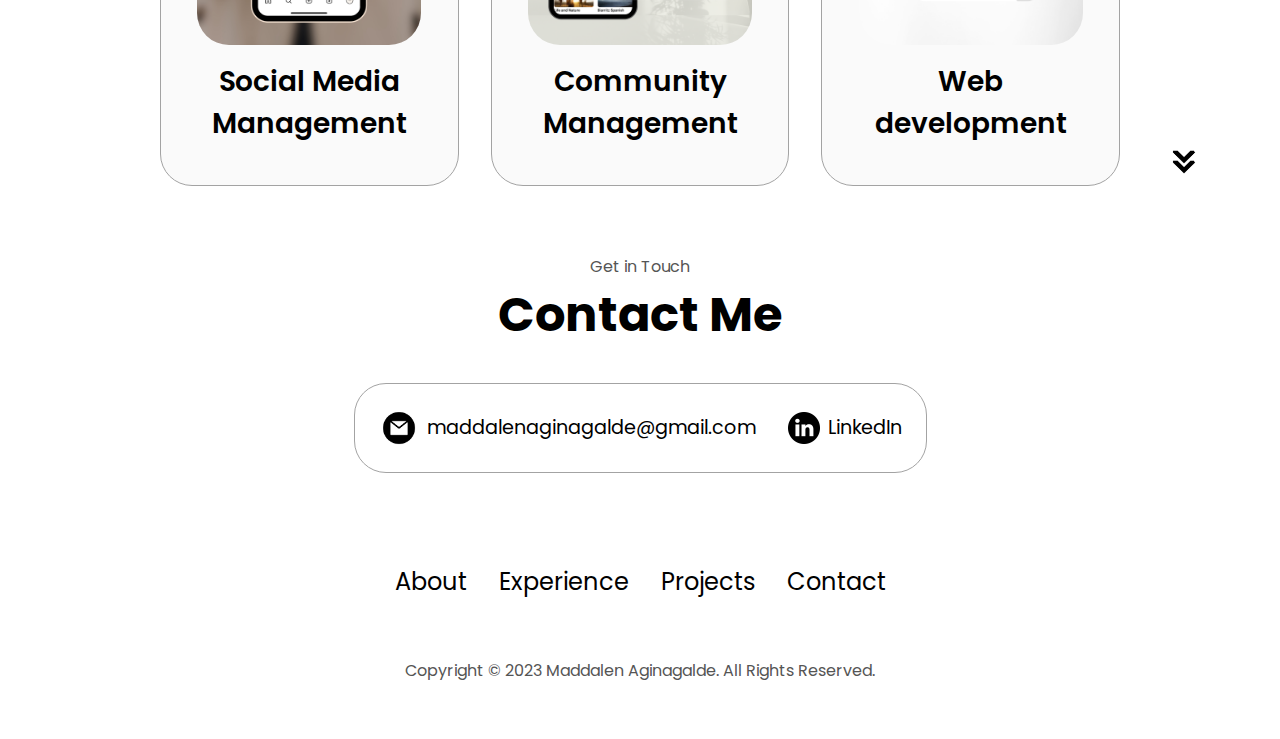
==== commit 15b80bb7: "index.html" ====
--- a/index.html
+++ b/index.html
@@ -123,7 +123,7 @@
                 class="icon"
               />
               <h3>Education</h3>
-              <p>HNC. Sales Management & Marketing <br />Meta Certified Digital Marketing Associate </p><br /> Certificate Social Media Marketing Professional </p>
+              <p>HNC. Sales Management & Marketing <br/>Meta Certified Digital Marketing Associate<br/>Certificate Social Media Marketing Professional</p>
             </div>
           </div>
           <div class="text-container">
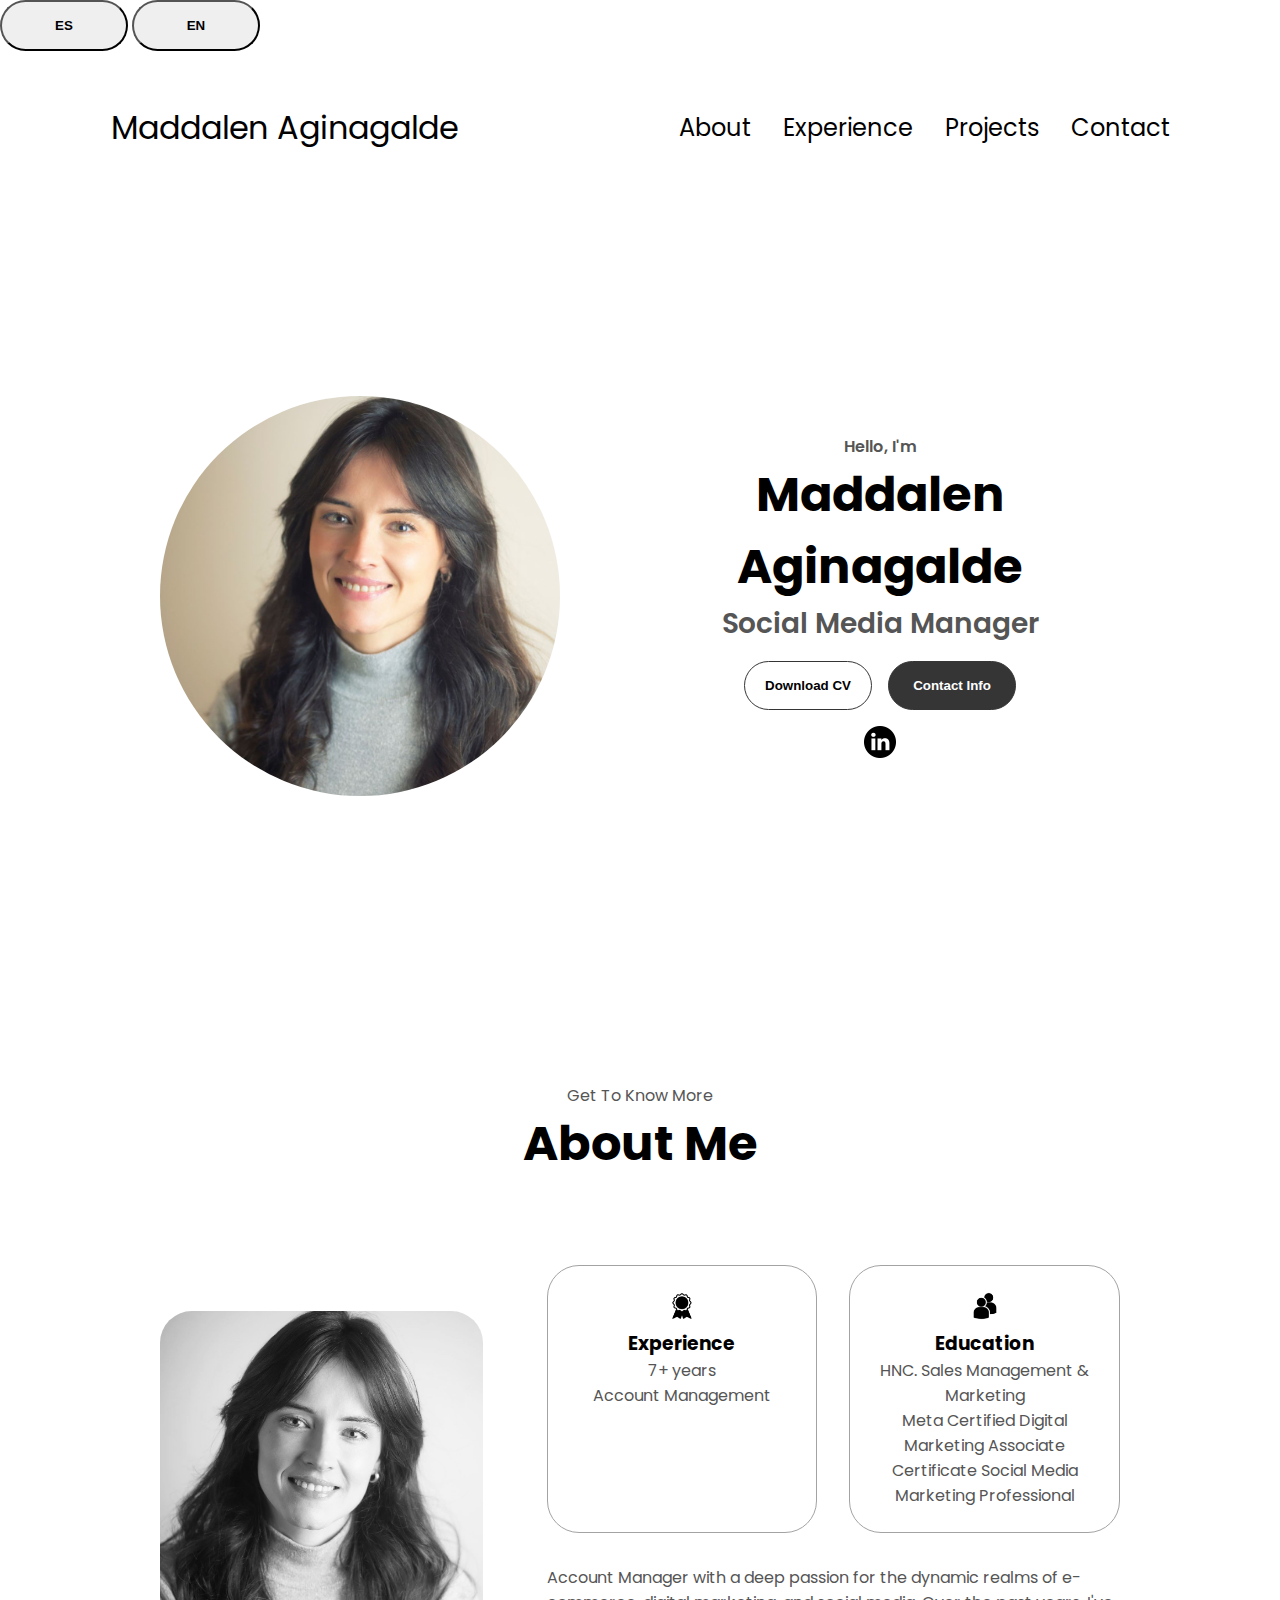
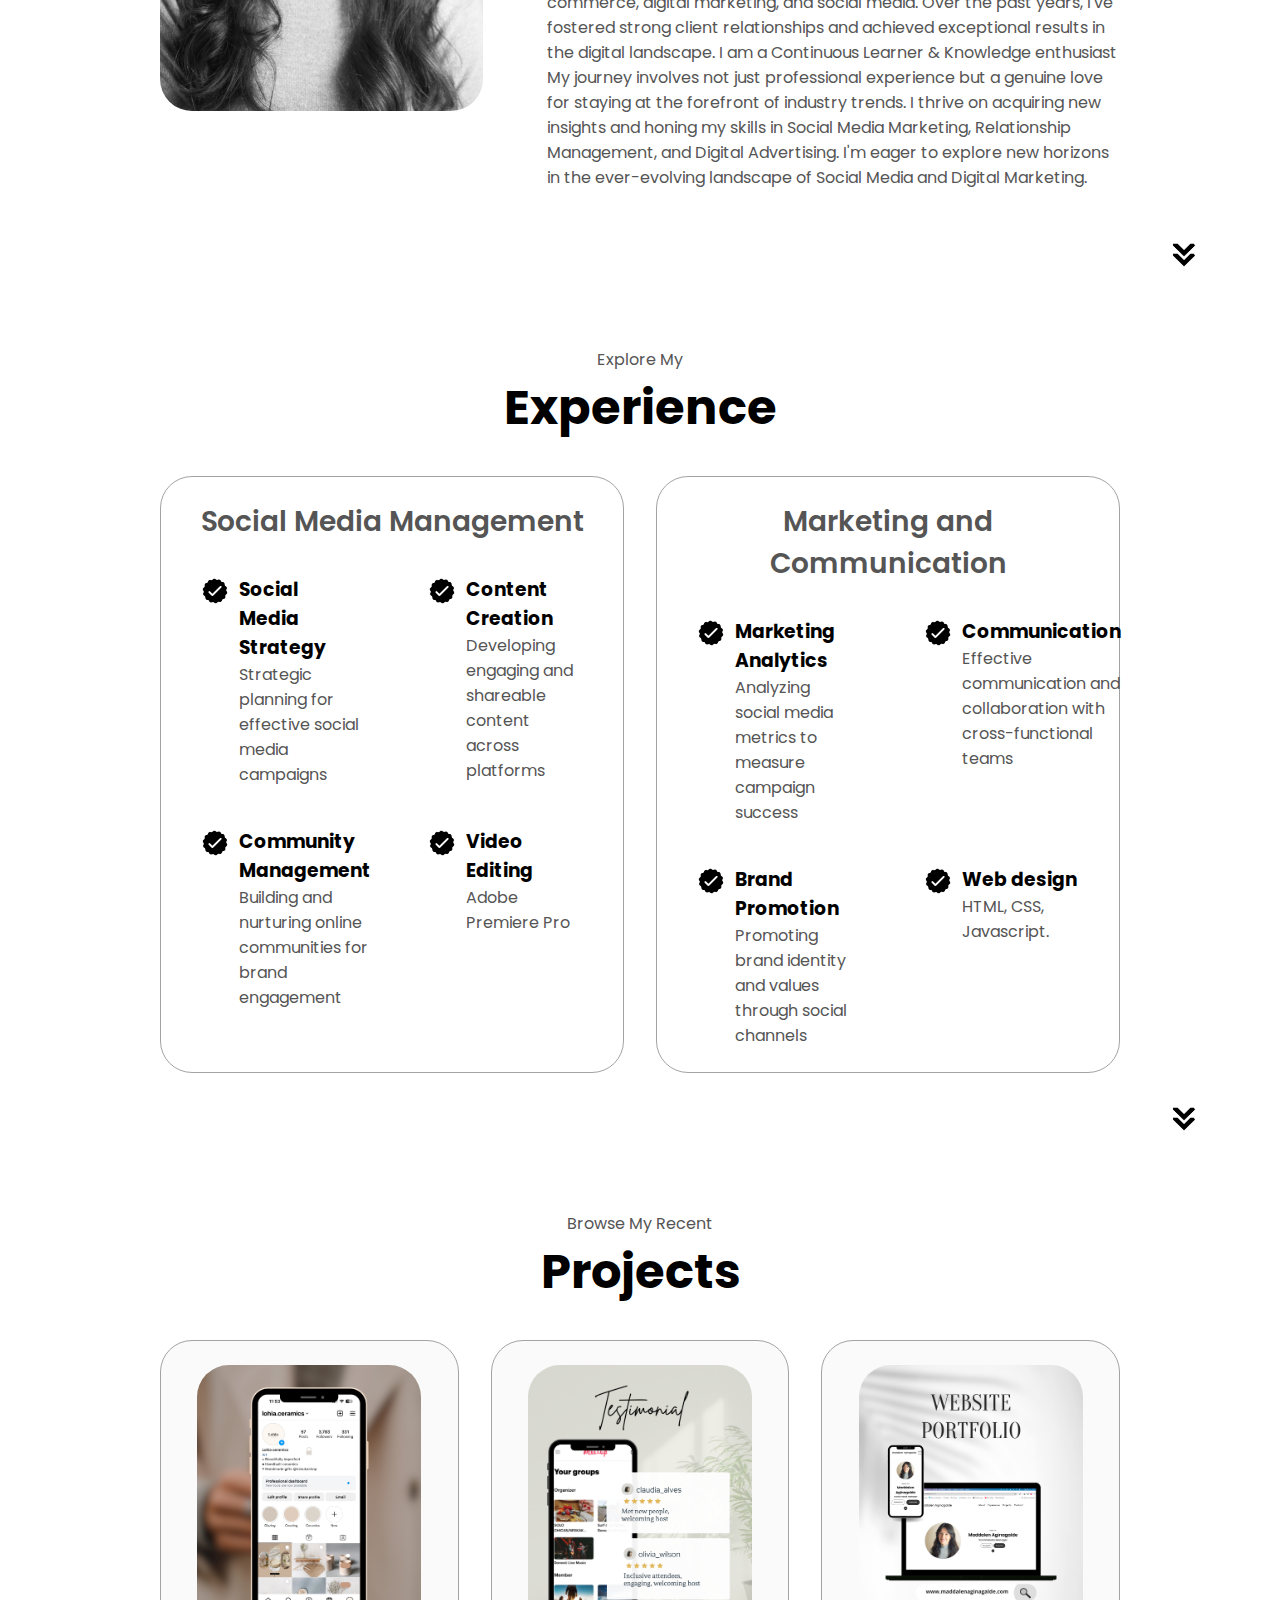
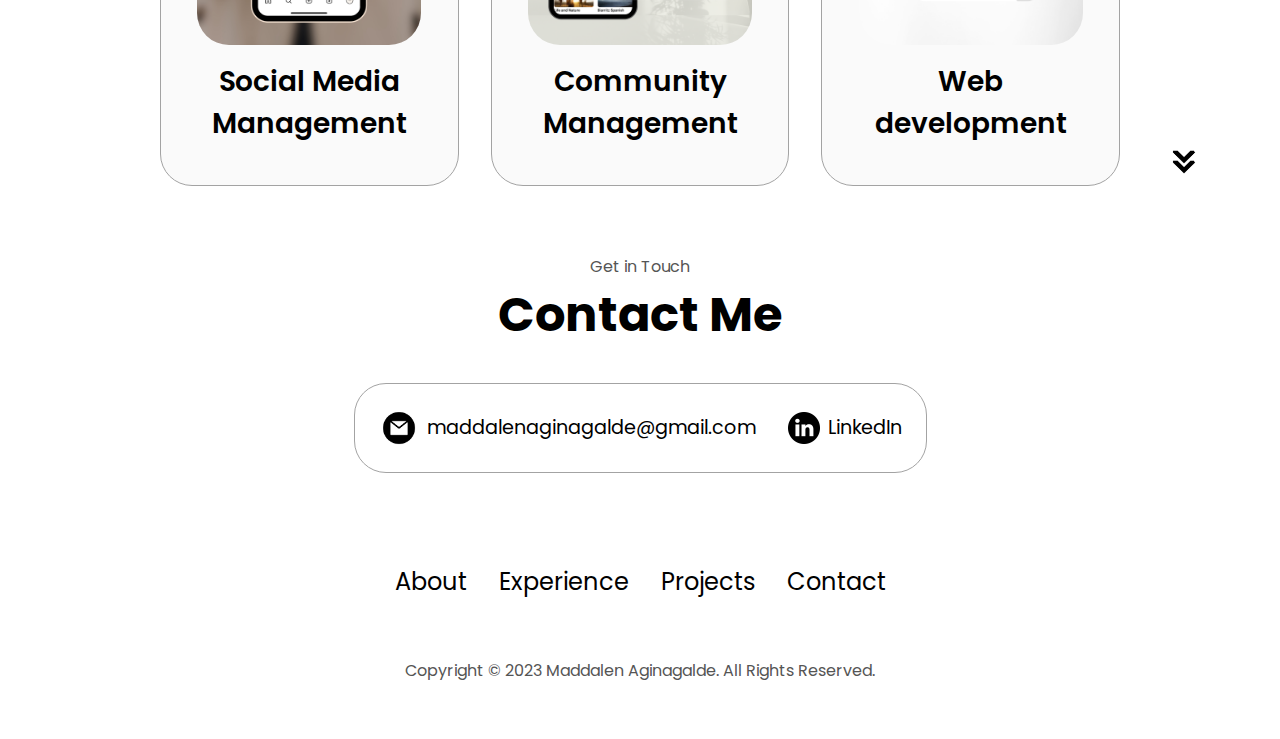
==== commit e29e2807: "index.html" ====
--- a/index.html
+++ b/index.html
@@ -129,7 +129,7 @@
           <div class="text-container">
             <p>
               Account Manager with a deep passion for the dynamic realms of e-commerce, digital marketing, and social media. Over the past years, I've fostered strong client relationships and achieved exceptional results in the digital landscape.
-              Continuous Learner & Knowledge enthusiast
+              I am a Continuous Learner & Knowledge enthusiast
               
               My journey involves not just professional experience but a genuine love for staying at the forefront of industry trends. I thrive on acquiring new insights and honing my skills in Social Media Marketing, Relationship Management, and Digital Advertising.
               
@@ -161,7 +161,7 @@
                 />
                 <div>
                   <h3>Social Media Strategy</h3>
-                  <p>Strategic planning for effective social media campaigns.</p>
+                  <p>Strategic planning for effective social media campaigns</p>
                 </div>
               </article>
               <article>
@@ -172,7 +172,7 @@
                 />
                 <div>
                   <h3>Content Creation</h3>
-                  <p>Developing engaging and shareable content across platforms.</p>
+                  <p>Developing engaging and shareable content across platforms</p>
                 </div>
               </article>
               <article>
@@ -183,7 +183,7 @@
                 />
                 <div>
                   <h3>Community Management</h3>
-                  <p>Building and nurturing online communities for brand engagement.</p>
+                  <p>Building and nurturing online communities for brand engagement</p>
                 </div>
               
               </article>
@@ -237,7 +237,7 @@
                 />
                 <div>
                   <h3>Marketing Analytics</h3>
-                  <p>Analyzing social media metrics to measure campaign success.</p>
+                  <p>Analyzing social media metrics to measure campaign success</p>
                 </div>
               </article>
               <article>
@@ -248,7 +248,7 @@
                 />
                 <div>
                   <h3>Communication</h3>
-                  <p>Effective communication and collaboration with cross-functional teams.</p>
+                  <p>Effective communication and collaboration with cross-functional teams</p>
                 </div>
               </article>
               <article>
@@ -259,7 +259,7 @@
                 />
                 <div>
                   <h3>Brand Promotion</h3>
-                  <p>Promoting brand identity and values through social channels.</p>
+                  <p>Promoting brand identity and values through social channels</p>
                 </div>
               </article>
               <article>
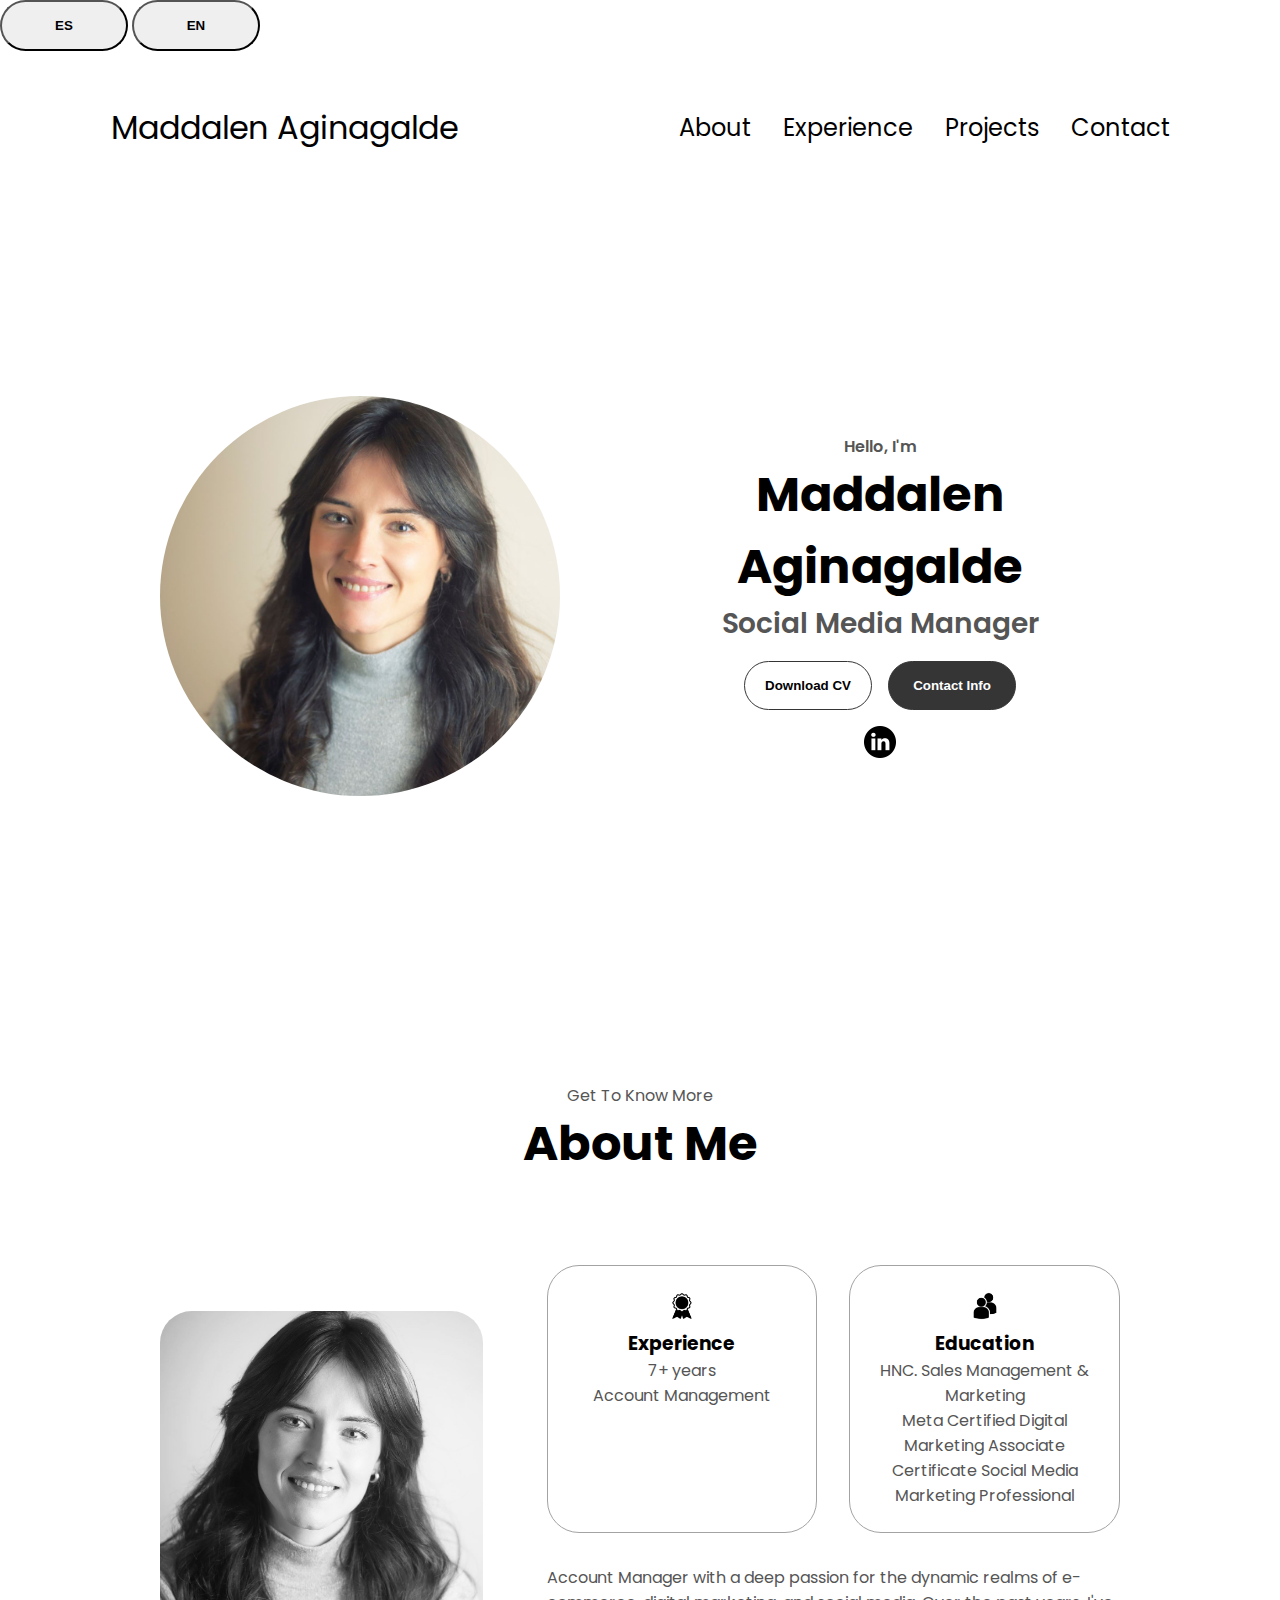
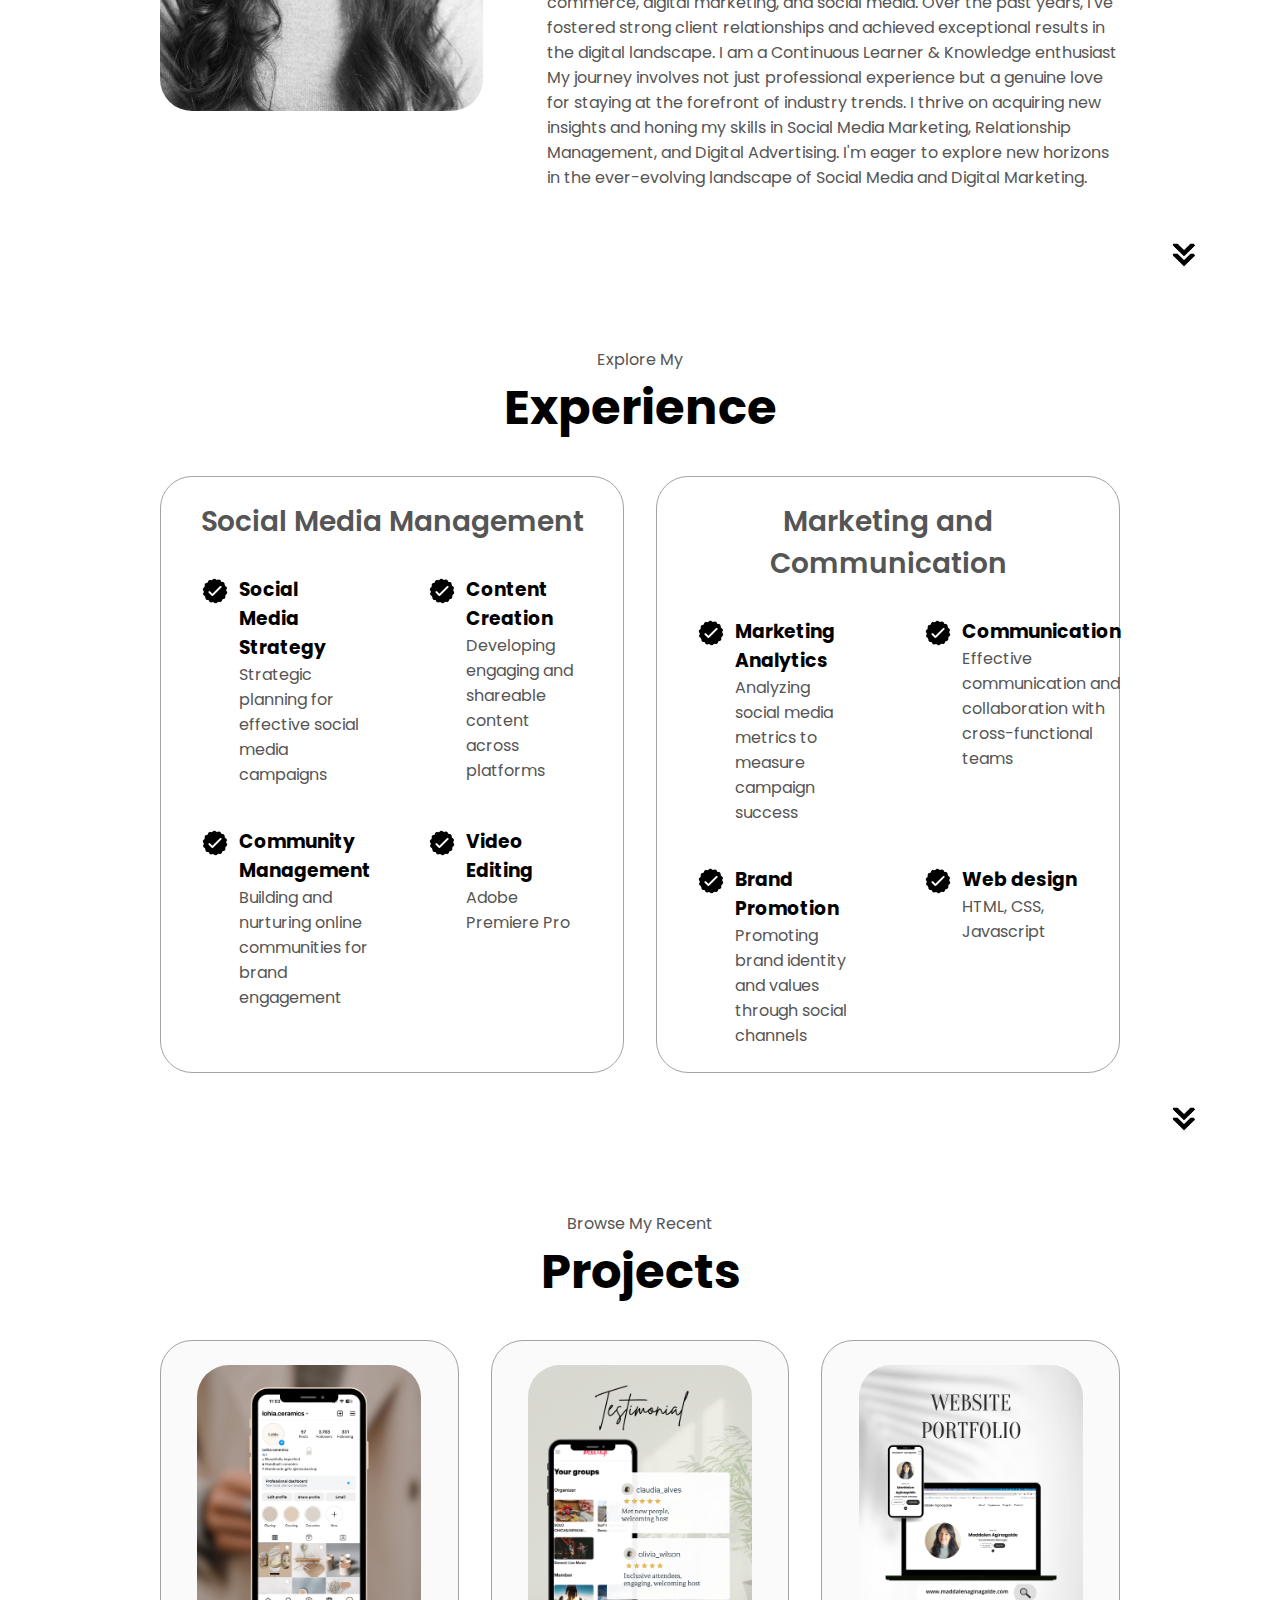
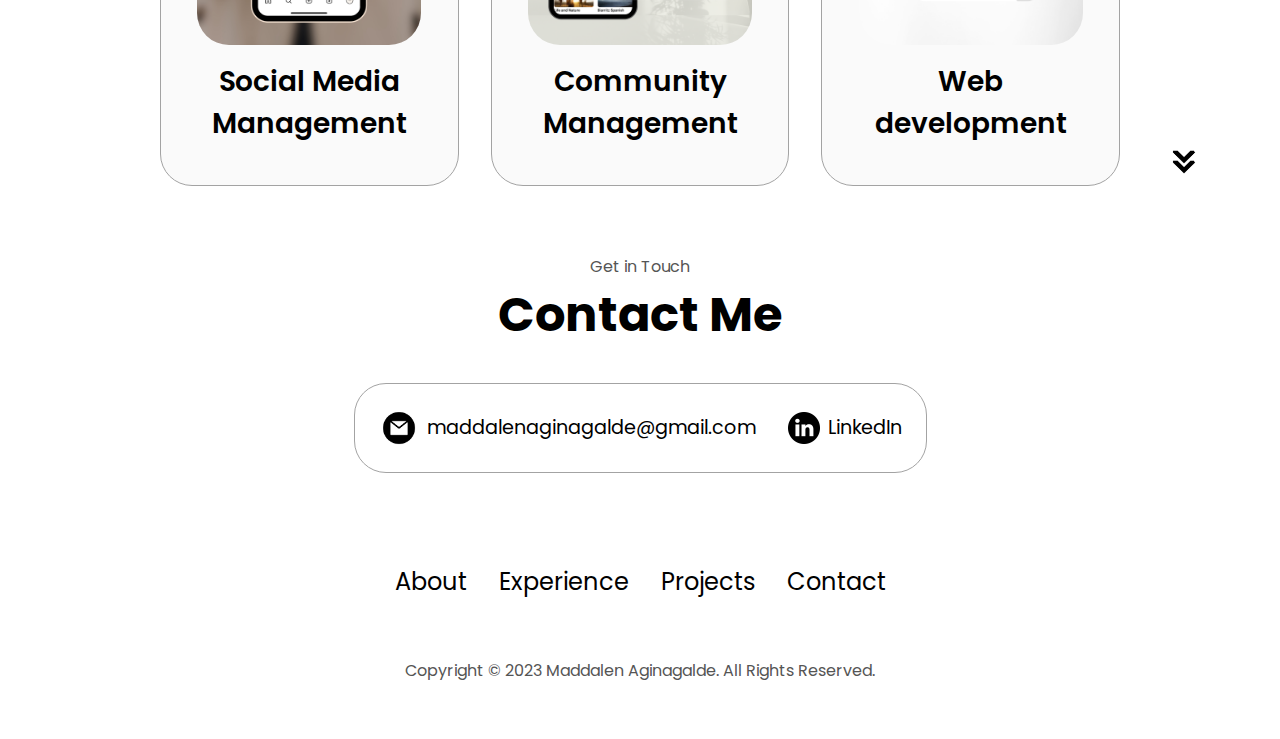
==== commit 04600d1e: "index.html" ====
--- a/index.html
+++ b/index.html
@@ -270,7 +270,7 @@
                 />
                 <div>
                   <h3>Web design</h3>
-                  <p>HTML, CSS, Javascript.</p>
+                  <p>HTML, CSS, Javascript</p>
                 </div>
               </article>
               <!-- borramo esto 
